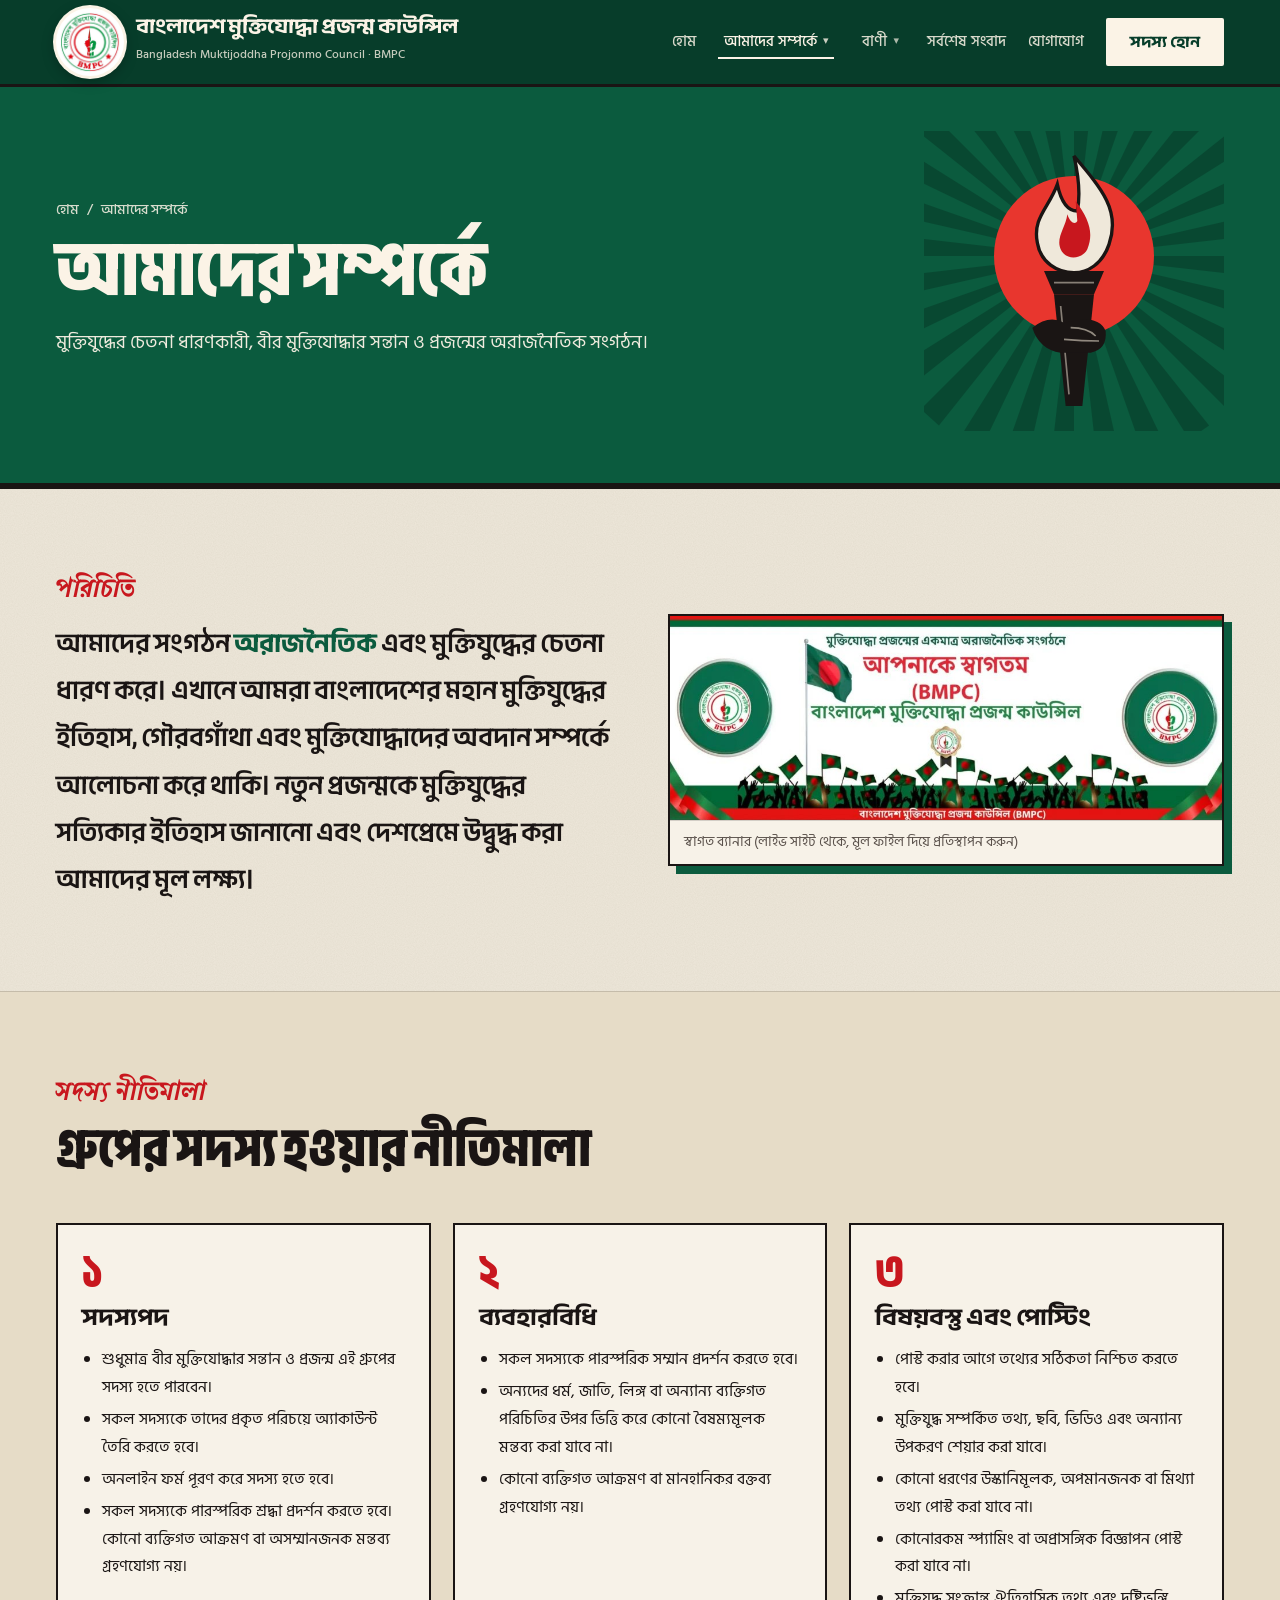
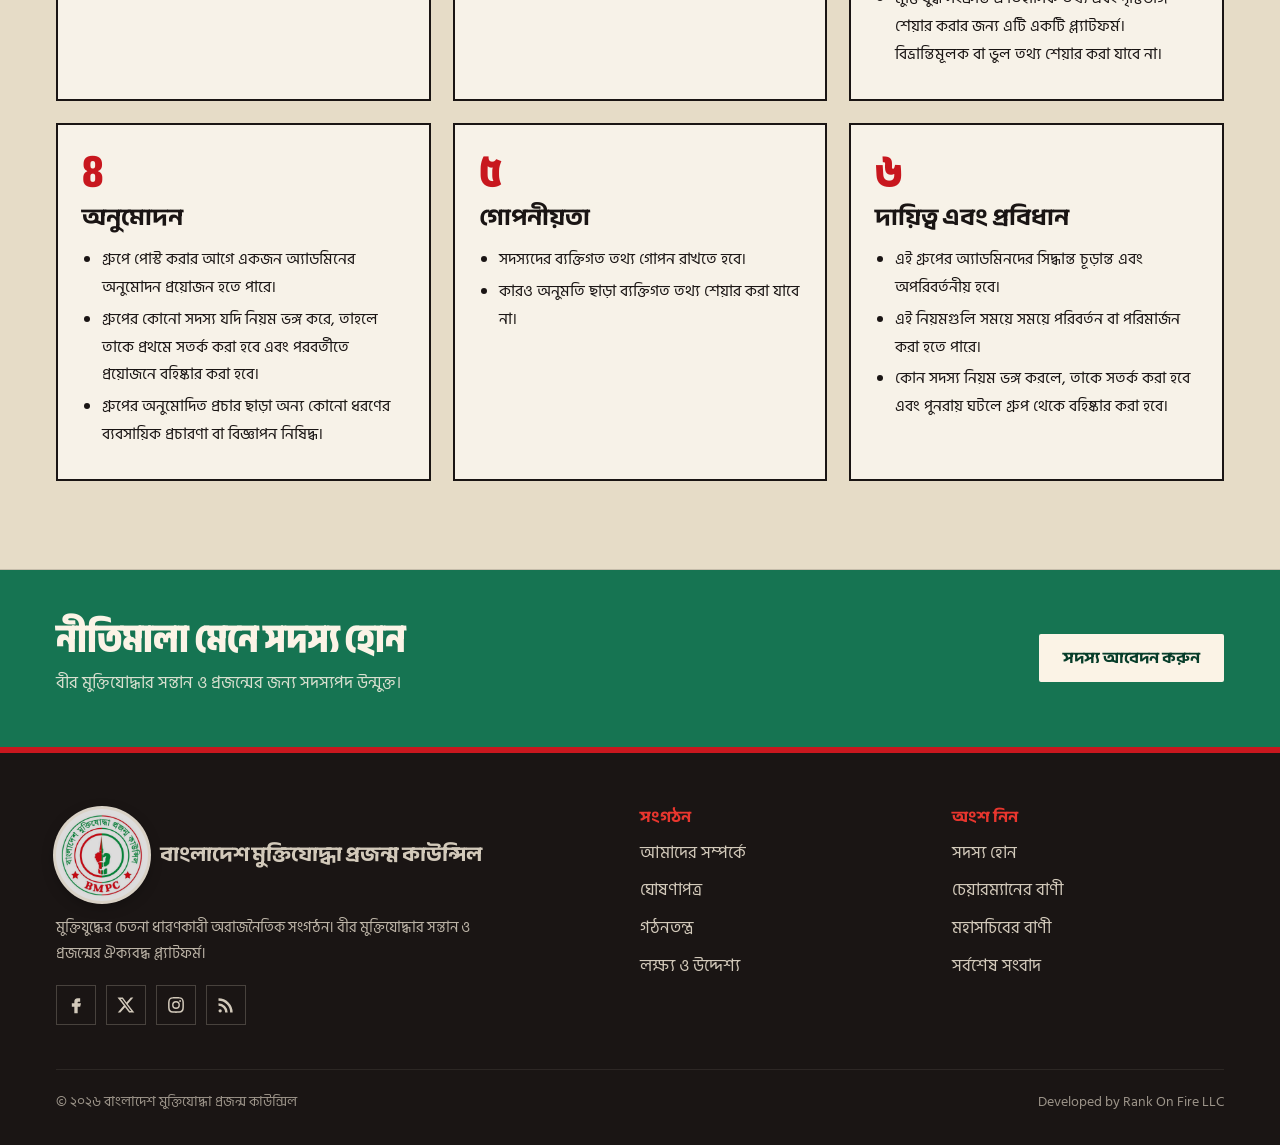
==== design/about.html @ f4dd1f1f "Header: full name with বাংলাদেশ, English name as subtitle Co-Authored-By: Claude Opus 5.5 <noreply@a" ====
<!doctype html><html lang="bn"><head><meta charset="utf-8"><meta name="viewport" content="width=device-width,initial-scale=1,viewport-fit=cover"><title>আমাদের সম্পর্কে ও সদস্য নীতিমালা | BMPC</title>
<meta name="claude:viewport-fit-sides" content="cover">
<meta name="description" content="বাংলাদেশ মুক্তিযোদ্ধা প্রজন্ম কাউন্সিলের পরিচিতি ও সদস্য হওয়ার নীতিমালা: সদস্যপদ, ব্যবহারবিধি, পোস্টিং, অনুমোদন ও গোপনীয়তার নিয়ম।">
<link rel="canonical" href="https://bmpc.bd/about/">
<meta name="theme-color" content="#073D2A">
<link rel="icon" href="img/icon-32.png" sizes="32x32" type="image/png">
<link rel="apple-touch-icon" href="img/icon-180.png">
<meta property="og:type" content="website">
<meta property="og:site_name" content="বাংলাদেশ মুক্তিযোদ্ধা প্রজন্ম কাউন্সিল">
<meta property="og:locale" content="bn_BD">
<meta property="og:title" content="আমাদের সম্পর্কে ও সদস্য নীতিমালা | BMPC">
<meta property="og:description" content="বাংলাদেশ মুক্তিযোদ্ধা প্রজন্ম কাউন্সিলের পরিচিতি ও সদস্য হওয়ার নীতিমালা: সদস্যপদ, ব্যবহারবিধি, পোস্টিং, অনুমোদন ও গোপনীয়তার নিয়ম।">
<meta property="og:url" content="https://jamilahmed16.github.io/bmpcbd/about.html">
<meta property="og:image" content="https://jamilahmed16.github.io/bmpcbd/img/welcome-banner.jpg">
<meta name="twitter:card" content="summary_large_image">
<script type="application/ld+json">{"@context": "https://schema.org", "@graph": [{"@type": "NGO", "@id": "https://bmpc.bd/#organization", "name": "বাংলাদেশ মুক্তিযোদ্ধা প্রজন্ম কাউন্সিল", "alternateName": ["BMPC", "Bangladesh Muktijoddha Projonmo Council"], "url": "https://bmpc.bd/", "logo": {"@type": "ImageObject", "url": "https://bmpc.bd/wp-content/uploads/bmpc-logo.png"}, "description": "মুক্তিযুদ্ধের চেতনা ধারণকারী বীর মুক্তিযোদ্ধার সন্তান ও প্রজন্মের অরাজনৈতিক সংগঠন।", "areaServed": {"@type": "Country", "name": "Bangladesh"}, "inLanguage": "bn-BD", "member": [{"@id": "https://bmpc.bd/#chairman"}, {"@id": "https://bmpc.bd/#secretary-general"}]}, {"@type": "WebSite", "@id": "https://bmpc.bd/#website", "url": "https://bmpc.bd/", "name": "বাংলাদেশ মুক্তিযোদ্ধা প্রজন্ম কাউন্সিল", "inLanguage": "bn-BD", "publisher": {"@id": "https://bmpc.bd/#organization"}, "potentialAction": {"@type": "SearchAction", "target": "https://bmpc.bd/?s={search_term_string}", "query-input": "required name=search_term_string"}}, {"@type": "AboutPage", "@id": "https://bmpc.bd/about/#webpage", "url": "https://bmpc.bd/about/", "name": "আমাদের সম্পর্কে ও সদস্য নীতিমালা | BMPC", "description": "বাংলাদেশ মুক্তিযোদ্ধা প্রজন্ম কাউন্সিলের পরিচিতি ও সদস্য হওয়ার নীতিমালা: সদস্যপদ, ব্যবহারবিধি, পোস্টিং, অনুমোদন ও গোপনীয়তার নিয়ম।", "inLanguage": "bn-BD", "isPartOf": {"@id": "https://bmpc.bd/#website"}, "about": {"@id": "https://bmpc.bd/#organization"}, "breadcrumb": {"@id": "https://bmpc.bd/about/#breadcrumb"}, "primaryImageOfPage": {"@type": "ImageObject", "url": "https://jamilahmed16.github.io/bmpcbd/img/welcome-banner.jpg"}}, {"@type": "BreadcrumbList", "@id": "https://bmpc.bd/about/#breadcrumb", "itemListElement": [{"@type": "ListItem", "position": 1, "name": "হোম", "item": "https://bmpc.bd/"}, {"@type": "ListItem", "position": 2, "name": "আমাদের সম্পর্কে", "item": "https://bmpc.bd/about/"}]}]}</script>
<link rel="preconnect" href="https://fonts.googleapis.com"><link rel="preconnect" href="https://fonts.gstatic.com" crossorigin><link rel="stylesheet" href="https://fonts.googleapis.com/css2?family=Anek+Bangla:wdth,wght@75..100,400..800&family=Galada&family=Hind+Siliguri:wght@400;500;600&display=swap"><link rel="stylesheet" href="site.css">
<style>
.phero .wrap{display:grid;gap:14px;padding-block:44px 52px}
.phero h1{font-size:clamp(40px,6vw,78px);font-weight:800;font-stretch:76%;line-height:1.05}
.phero .lede{font-size:19px;max-width:42em;opacity:.95}
.phero.with-art .wrap{grid-template-columns:minmax(0,1.4fr) minmax(0,.6fr);align-items:center}
.phero .art svg{display:block;width:100%;max-width:300px;margin-left:auto;height:auto}
@media (max-width:820px){.phero.with-art .wrap{grid-template-columns:1fr}.phero .art{display:none}}
.cta{background:#167452;color:#FBF3E6}
.cta .wrap{display:flex;flex-wrap:wrap;gap:24px;align-items:center;justify-content:space-between;padding-block:48px}
.cta h2{font-size:clamp(28px,3.4vw,40px);font-weight:800;font-stretch:80%}
.cta p{opacity:.85;margin-top:6px}
.meta{display:flex;flex-wrap:wrap;gap:8px 14px;align-items:center;font:500 14.5px/1.3 var(--f-body);color:var(--ink-soft)}
.chip-cat{font:700 13px/1 var(--f-body);background:var(--red);color:#fff;padding:7px 10px}
.note-draft{display:inline-flex;gap:10px;align-items:center;font:600 14px/1.4 var(--f-body);background:var(--paper-2);border:1px dashed var(--ink-soft);padding:10px 14px;color:var(--ink-soft)}

.intro .wrap{display:grid;grid-template-columns:minmax(0,1fr) minmax(0,1fr);gap:56px;align-items:center}
.intro p.big{font:600 clamp(21px,2.2vw,27px)/1.75 var(--f-display);font-stretch:92%}
.intro p.big strong{color:var(--green)}
.intro figure{margin:0;border:2px solid var(--ink);box-shadow:8px 8px 0 var(--green);background:#fff}
.intro figure img{display:block;width:100%;height:auto}
.intro figcaption{font-size:13.5px;color:var(--ink-soft);padding:10px 14px;border-top:1px solid var(--rule);background:var(--field)}
@media (max-width:880px){.intro .wrap{grid-template-columns:1fr;gap:32px}}
.rules{background:var(--paper-2);border-block:1px solid var(--rule)}
.rule-grid{display:grid;grid-template-columns:repeat(3,minmax(0,1fr));gap:22px}
.rule{background:var(--field);border:2px solid var(--ink);padding:24px 24px 26px;display:grid;gap:10px;align-content:start}
.rule .n{font:800 46px/1 var(--f-display);font-stretch:75%;color:var(--red)}
.rule h3{font-size:24px;font-weight:700}
.rule ul{margin:0;padding-left:20px;font-size:15.5px;line-height:1.8}
.rule li{margin:4px 0}
@media (max-width:980px){.rule-grid{grid-template-columns:repeat(2,minmax(0,1fr))}}
@media (max-width:620px){.rule-grid{grid-template-columns:1fr}}
</style>
</head><body><header class="top"><div class="wrap">
<a class="brand" href="index.html" aria-label="বাংলাদেশ মুক্তিযোদ্ধা প্রজন্ম কাউন্সিল, হোম"><img class="logo" src="img/logo.png" width="68" height="68" alt=""><span><b>বাংলাদেশ মুক্তিযোদ্ধা প্রজন্ম কাউন্সিল</b><small>Bangladesh Muktijoddha Projonmo Council · BMPC</small></span></a>
<nav class="nav" aria-label="প্রধান মেনু"><a href="index.html">হোম</a><div class="dd"><button type="button" class="dd-btn" aria-current="page" aria-haspopup="true">আমাদের সম্পর্কে<span aria-hidden="true">▾</span></button><div class="dd-menu"><a href="about.html">পরিচিতি ও নীতিমালা</a><a href="manifesto.html">ঘোষণাপত্র</a><a href="constitution.html">গঠনতন্ত্র</a><a href="objectives.html">লক্ষ্য ও উদ্দেশ্য</a></div></div><div class="dd"><button type="button" class="dd-btn" aria-haspopup="true">বাণী<span aria-hidden="true">▾</span></button><div class="dd-menu"><a href="chairman.html">চেয়ারম্যানের বাণী</a><a href="secretary.html">মহাসচিবের বাণী</a></div></div><a href="news.html">সর্বশেষ সংবাদ</a><a href="#footer">যোগাযোগ</a></nav>
<a class="btn btn-paper" href="join.html">সদস্য হোন</a>
<details class="menu"><summary>মেনু</summary><nav class="drop" aria-label="মোবাইল মেনু"><a href="index.html">হোম</a><span class="drop-h">আমাদের সম্পর্কে</span><a class="sub" href="about.html">পরিচিতি ও নীতিমালা</a><a class="sub" href="manifesto.html">ঘোষণাপত্র</a><a class="sub" href="constitution.html">গঠনতন্ত্র</a><a class="sub" href="objectives.html">লক্ষ্য ও উদ্দেশ্য</a><span class="drop-h">বাণী</span><a class="sub" href="chairman.html">চেয়ারম্যানের বাণী</a><a class="sub" href="secretary.html">মহাসচিবের বাণী</a><a href="news.html">সর্বশেষ সংবাদ</a><a href="#footer">যোগাযোগ</a><a href="join.html">সদস্য হোন</a></nav></details>
</div></header><main><section class="hero phero with-art"><div class="wrap"><div style="display:grid;gap:14px"><nav class="crumbs" aria-label="অবস্থান"><a href="index.html">হোম</a><span aria-hidden="true">/</span><span>আমাদের সম্পর্কে</span></nav><h1>আমাদের সম্পর্কে</h1><p class="lede">মুক্তিযুদ্ধের চেতনা ধারণকারী, বীর মুক্তিযোদ্ধার সন্তান ও প্রজন্মের অরাজনৈতিক সংগঠন।</p></div><div class="art poster"><svg viewBox="0 0 360 360" role="img" aria-label="মুক্তিযুদ্ধের চেতনার মশাল"><g fill="var(--burst)" opacity="0.6"><path d="M180 150 L440.0 150.0 L438.4 179.1Z"/><path d="M180 150 L433.5 207.9 L425.4 235.9Z"/><path d="M180 150 L414.3 262.8 L400.1 288.3Z"/><path d="M180 150 L383.3 312.1 L363.8 333.8Z"/><path d="M180 150 L342.1 353.3 L318.3 370.1Z"/><path d="M180 150 L292.8 384.3 L265.9 395.4Z"/><path d="M180 150 L237.9 403.5 L209.1 408.4Z"/><path d="M180 150 L180.0 410.0 L150.9 408.4Z"/><path d="M180 150 L122.1 403.5 L94.1 395.4Z"/><path d="M180 150 L67.2 384.3 L41.7 370.1Z"/><path d="M180 150 L17.9 353.3 L-3.8 333.8Z"/><path d="M180 150 L-23.3 312.1 L-40.1 288.3Z"/><path d="M180 150 L-54.3 262.8 L-65.4 235.9Z"/><path d="M180 150 L-73.5 207.9 L-78.4 179.1Z"/><path d="M180 150 L-80.0 150.0 L-78.4 120.9Z"/><path d="M180 150 L-73.5 92.1 L-65.4 64.1Z"/><path d="M180 150 L-54.3 37.2 L-40.1 11.7Z"/><path d="M180 150 L-23.3 -12.1 L-3.8 -33.8Z"/><path d="M180 150 L17.9 -53.3 L41.7 -70.1Z"/><path d="M180 150 L67.2 -84.3 L94.1 -95.4Z"/><path d="M180 150 L122.1 -103.5 L150.9 -108.4Z"/><path d="M180 150 L180.0 -110.0 L209.1 -108.4Z"/><path d="M180 150 L237.9 -103.5 L265.9 -95.4Z"/><path d="M180 150 L292.8 -84.3 L318.3 -70.1Z"/><path d="M180 150 L342.1 -53.3 L363.8 -33.8Z"/><path d="M180 150 L383.3 -12.1 L400.1 11.7Z"/><path d="M180 150 L414.3 37.2 L425.4 64.1Z"/><path d="M180 150 L433.5 92.1 L438.4 120.9Z"/></g><circle cx="180" cy="150" r="96" fill="var(--sun)"/><path d="M180 30 C214 70 236 96 222 136 C214 160 196 170 180 170 C160 170 140 158 136 134 C130 104 150 92 160 64 C166 92 176 96 184 96 C188 76 186 56 180 30Z" fill="var(--paper)" stroke="var(--ink)" stroke-width="4"/><path d="M182 84 C198 106 204 122 196 142 C190 154 170 156 164 142 C158 128 170 116 172 100 C176 112 182 112 184 108Z" fill="var(--red)"/><path d="M144 168 L216 168 L204 196 L156 196Z" fill="var(--ink)"/><path d="M156 196 L204 196 L190 330 L170 330Z" fill="var(--ink)"/><g stroke="var(--carve)" stroke-width="2" opacity=".5"><line x1="164" y1="210" x2="174" y2="316"/><line x1="156" y1="182" x2="204" y2="182"/></g><path d="M130 236 Q150 220 168 230 L192 226 Q212 226 218 240 Q220 262 200 266 L164 266 Q138 262 130 236Z" fill="var(--ink)"/><g stroke="var(--carve)" stroke-width="2" fill="none" opacity=".55"><path d="M176 236 Q196 236 206 246"/><path d="M168 250 Q190 252 210 252"/></g></svg></div></div></section>
<section class="intro"><div class="wrap">
 <div><span class="script">পরিচিতি</span><p class="big" style="margin-top:12px">আমাদের সংগঠন <strong>অরাজনৈতিক</strong> এবং মুক্তিযুদ্ধের চেতনা ধারণ করে। এখানে আমরা বাংলাদেশের মহান মুক্তিযুদ্ধের ইতিহাস, গৌরবগাঁথা এবং মুক্তিযোদ্ধাদের অবদান সম্পর্কে আলোচনা করে থাকি। নতুন প্রজন্মকে মুক্তিযুদ্ধের সত্যিকার ইতিহাস জানানো এবং দেশপ্রেমে উদ্বুদ্ধ করা আমাদের মূল লক্ষ্য।</p></div>
 <figure><img src="img/welcome-banner.jpg" alt="বাংলাদেশ মুক্তিযোদ্ধা প্রজন্ম কাউন্সিল (BMPC): মুক্তিযোদ্ধা প্রজন্মের একমাত্র অরাজনৈতিক সংগঠনে আপনাকে স্বাগতম" width="960" height="354" loading="lazy"><figcaption>স্বাগত ব্যানার (লাইভ সাইট থেকে, মূল ফাইল দিয়ে প্রতিস্থাপন করুন)</figcaption></figure>
</div></section>
<section class="rules" id="policy"><div class="wrap">
 <div class="sec-head"><span class="script">সদস্য নীতিমালা</span><h2>গ্রুপের সদস্য হওয়ার নীতিমালা</h2></div>
 <div class="rule-grid"><article class="rule"><span class="n">১</span><h3>সদস্যপদ</h3><ul><li>শুধুমাত্র বীর মুক্তিযোদ্ধার সন্তান ও প্রজন্ম এই গ্রুপের সদস্য হতে পারবেন।</li><li>সকল সদস্যকে তাদের প্রকৃত পরিচয়ে অ্যাকাউন্ট তৈরি করতে হবে।</li><li>অনলাইন ফর্ম পূরণ করে সদস্য হতে হবে।</li><li>সকল সদস্যকে পারস্পরিক শ্রদ্ধা প্রদর্শন করতে হবে। কোনো ব্যক্তিগত আক্রমণ বা অসম্মানজনক মন্তব্য গ্রহণযোগ্য নয়।</li></ul></article><article class="rule"><span class="n">২</span><h3>ব্যবহারবিধি</h3><ul><li>সকল সদস্যকে পারস্পরিক সম্মান প্রদর্শন করতে হবে।</li><li>অন্যদের ধর্ম, জাতি, লিঙ্গ বা অন্যান্য ব্যক্তিগত পরিচিতির উপর ভিত্তি করে কোনো বৈষম্যমূলক মন্তব্য করা যাবে না।</li><li>কোনো ব্যক্তিগত আক্রমণ বা মানহানিকর বক্তব্য গ্রহণযোগ্য নয়।</li></ul></article><article class="rule"><span class="n">৩</span><h3>বিষয়বস্তু এবং পোস্টিং</h3><ul><li>পোস্ট করার আগে তথ্যের সঠিকতা নিশ্চিত করতে হবে।</li><li>মুক্তিযুদ্ধ সম্পর্কিত তথ্য, ছবি, ভিডিও এবং অন্যান্য উপকরণ শেয়ার করা যাবে।</li><li>কোনো ধরণের উস্কানিমূলক, অপমানজনক বা মিথ্যা তথ্য পোস্ট করা যাবে না।</li><li>কোনোরকম স্প্যামিং বা অপ্রাসঙ্গিক বিজ্ঞাপন পোস্ট করা যাবে না।</li><li>মুক্তিযুদ্ধ সংক্রান্ত ঐতিহাসিক তথ্য এবং দৃষ্টিভঙ্গি শেয়ার করার জন্য এটি একটি প্ল্যাটফর্ম। বিভ্রান্তিমূলক বা ভুল তথ্য শেয়ার করা যাবে না।</li></ul></article><article class="rule"><span class="n">৪</span><h3>অনুমোদন</h3><ul><li>গ্রুপে পোস্ট করার আগে একজন অ্যাডমিনের অনুমোদন প্রয়োজন হতে পারে।</li><li>গ্রুপের কোনো সদস্য যদি নিয়ম ভঙ্গ করে, তাহলে তাকে প্রথমে সতর্ক করা হবে এবং পরবর্তীতে প্রয়োজনে বহিষ্কার করা হবে।</li><li>গ্রুপের অনুমোদিত প্রচার ছাড়া অন্য কোনো ধরণের ব্যবসায়িক প্রচারণা বা বিজ্ঞাপন নিষিদ্ধ।</li></ul></article><article class="rule"><span class="n">৫</span><h3>গোপনীয়তা</h3><ul><li>সদস্যদের ব্যক্তিগত তথ্য গোপন রাখতে হবে।</li><li>কারও অনুমতি ছাড়া ব্যক্তিগত তথ্য শেয়ার করা যাবে না।</li></ul></article><article class="rule"><span class="n">৬</span><h3>দায়িত্ব এবং প্রবিধান</h3><ul><li>এই গ্রুপের অ্যাডমিনদের সিদ্ধান্ত চূড়ান্ত এবং অপরিবর্তনীয় হবে।</li><li>এই নিয়মগুলি সময়ে সময়ে পরিবর্তন বা পরিমার্জন করা হতে পারে।</li><li>কোন সদস্য নিয়ম ভঙ্গ করলে, তাকে সতর্ক করা হবে এবং পুনরায় ঘটলে গ্রুপ থেকে বহিষ্কার করা হবে।</li></ul></article></div>
</div></section><section class="cta" style="padding-block:0"><div class="wrap"><div><h2>নীতিমালা মেনে সদস্য হোন</h2><p>বীর মুক্তিযোদ্ধার সন্তান ও প্রজন্মের জন্য সদস্যপদ উন্মুক্ত।</p></div><a class="btn btn-paper" href="join.html">সদস্য আবেদন করুন</a></div></section></main><footer id="footer"><div class="wrap"><div class="cols">
<div><a class="brand" href="index.html"><img class="logo" src="img/logo.png" width="68" height="68" alt=""><span><b>বাংলাদেশ মুক্তিযোদ্ধা প্রজন্ম কাউন্সিল</b></span></a>
<p class="about-f">মুক্তিযুদ্ধের চেতনা ধারণকারী অরাজনৈতিক সংগঠন। বীর মুক্তিযোদ্ধার সন্তান ও প্রজন্মের ঐক্যবদ্ধ প্ল্যাটফর্ম।</p><div class="social" aria-label="সামাজিক যোগাযোগ"><a href="#" aria-label="Facebook"><svg viewBox="0 0 24 24" width="20" height="20"><path fill="currentColor" d="M14 8h3V4h-3c-2.8 0-4 1.7-4 4.2V10H7v4h3v8h4v-8h3l1-4h-4V8.6c0-.4.3-.6.6-.6z"/></svg></a><a href="#" aria-label="X"><svg viewBox="0 0 24 24" width="20" height="20"><path fill="currentColor" d="M17.7 3h3.1l-6.8 7.8L22 21h-6.3l-4.9-6.4L5.2 21H2.1l7.3-8.3L1.8 3h6.4l4.4 5.9zm-1.1 16.2h1.7L7.5 4.7H5.7z"/></svg></a><a href="#" aria-label="Instagram"><svg viewBox="0 0 24 24" width="20" height="20"><path fill="currentColor" d="M12 7.3A4.7 4.7 0 1 0 12 16.7 4.7 4.7 0 0 0 12 7.3zm0 7.7a3 3 0 1 1 0-6 3 3 0 0 1 0 6zm4.9-8.9a1.1 1.1 0 1 1 0 2.2 1.1 1.1 0 0 1 0-2.2zM12 2.5c-2.6 0-2.9 0-3.9.1C4.6 2.7 2.7 4.6 2.6 8.1c-.1 1-.1 1.3-.1 3.9s0 2.9.1 3.9c.1 3.5 2 5.4 5.5 5.5 1 .1 1.3.1 3.9.1s2.9 0 3.9-.1c3.5-.1 5.4-2 5.5-5.5.1-1 .1-1.3.1-3.9s0-2.9-.1-3.9c-.1-3.5-2-5.4-5.5-5.5-1-.1-1.3-.1-3.9-.1zm0 1.7c2.5 0 2.8 0 3.8.1 2.5.1 3.7 1.3 3.8 3.8.1 1 .1 1.3.1 3.8s0 2.8-.1 3.8c-.1 2.5-1.3 3.7-3.8 3.8-1 .1-1.3.1-3.8.1s-2.8 0-3.8-.1c-2.5-.1-3.7-1.3-3.8-3.8-.1-1-.1-1.3-.1-3.8s0-2.8.1-3.8C4.5 5.6 5.7 4.4 8.2 4.3c1-.1 1.3-.1 3.8-.1z"/></svg></a><a href="news.html" aria-label="সংবাদ (RSS)"><svg viewBox="0 0 24 24" width="20" height="20"><path fill="currentColor" d="M5 17a2 2 0 1 1 0 4 2 2 0 0 1 0-4zM3 10v3a8 8 0 0 1 8 8h3A11 11 0 0 0 3 10zm0-6v3a14 14 0 0 1 14 14h3A17 17 0 0 0 3 4z"/></svg></a></div></div>
<div><h4>সংগঠন</h4><ul><li><a href="about.html">আমাদের সম্পর্কে</a></li><li><a href="manifesto.html">ঘোষণাপত্র</a></li><li><a href="constitution.html">গঠনতন্ত্র</a></li><li><a href="objectives.html">লক্ষ্য ও উদ্দেশ্য</a></li></ul></div>
<div><h4>অংশ নিন</h4><ul><li><a href="join.html">সদস্য হোন</a></li><li><a href="chairman.html">চেয়ারম্যানের বাণী</a></li><li><a href="secretary.html">মহাসচিবের বাণী</a></li><li><a href="news.html">সর্বশেষ সংবাদ</a></li></ul></div>
</div><div class="legal"><span>© ২০২৬ বাংলাদেশ মুক্তিযোদ্ধা প্রজন্ম কাউন্সিল</span><span>Developed by Rank On Fire LLC</span></div></div></footer></body></html>
---- design/site.css ----
/* BMPC design system — 1971 resistance poster: two inks (flag red dominant, green second) on newsprint */
:root{
  --paper:#EFE8DA; --paper-2:#E6DCC7; --ink:#1A1514; --ink-soft:#5B524C;
  --red:#C8171E; --red-deep:#8F0F14; --sun:#E8362E; --crowd-2:#6B0B10;
  --green:#0B5B3E; --green-deep:#073D2A; --green-mid:#167452;
  --on-red:#FBF3E6; --carve:#F3E9D8; --band:#C8171E;
  --rule:rgba(26,21,20,.16); --field:#F7F2E8;
  --f-display:"Anek Bangla","Noto Sans Bengali","Hind Siliguri",sans-serif;
  --f-script:"Galada","Anek Bangla",cursive;
  --f-body:"Hind Siliguri","Noto Sans Bengali",system-ui,sans-serif;
}
@media (prefers-color-scheme:dark){:root:not([data-theme="light"]){
  --paper:#17100E;--paper-2:#21160F;--ink:#F1E9DB;--ink-soft:#B9AEA2;--field:#1E1512;
  --green:#127A54;--green-deep:#0A2E20;--green-mid:#1C8C63;--rule:rgba(241,233,219,.16);color-scheme:dark}}
:root[data-theme="dark"]{
  --paper:#17100E;--paper-2:#21160F;--ink:#F1E9DB;--ink-soft:#B9AEA2;--field:#1E1512;
  --green:#127A54;--green-deep:#0A2E20;--green-mid:#1C8C63;--rule:rgba(241,233,219,.16);color-scheme:dark}
/* poster areas keep print-ink colours in both themes */
.poster{--burst:#073D2A;--crowd-1:#073D2A;--crowd-2:#03241A;--cut:#0B5B3E;--field-1:#167452;--ink:#1A1514;--paper:#EFE8DA;--carve:#F3E9D8}

*{box-sizing:border-box}
html{scroll-behavior:smooth}
body{margin:0;background:var(--paper);color:var(--ink);font:400 17px/1.75 var(--f-body);
  background-image:url("data:image/svg+xml,%3Csvg xmlns='http://www.w3.org/2000/svg' width='160' height='160'%3E%3Cfilter id='n'%3E%3CfeTurbulence type='fractalNoise' baseFrequency='.9' numOctaves='2' stitchTiles='stitch'/%3E%3CfeColorMatrix values='0 0 0 0 0 0 0 0 0 0 0 0 0 0 0 0 0 0 .05 0'/%3E%3C/filter%3E%3Crect width='100%25' height='100%25' filter='url(%23n)'/%3E%3C/svg%3E")}
.wrap{max-width:1200px;margin:0 auto;padding-left:max(16px,env(safe-area-inset-left,0px));padding-right:max(16px,env(safe-area-inset-right,0px))}
a{color:inherit}
:focus-visible{outline:3px solid var(--sun);outline-offset:3px}
h1,h2,h3,h4{font-family:var(--f-display);line-height:1.12;text-wrap:balance;margin:0}
p{margin:0}
img,svg{max-width:100%}
[hidden]{display:none!important}
.script{font-family:var(--f-script);font-size:26px;line-height:1.1;color:var(--red)}
section{padding-block:88px}
.sec-head{display:grid;gap:10px;margin-bottom:44px;max-width:780px}
.sec-head h2{font-size:clamp(32px,4.4vw,54px);font-weight:800;font-stretch:80%}

/* header */
body::before{content:"";position:fixed;inset:0 0 auto;height:env(safe-area-inset-top,0px);z-index:20;background:var(--green-deep)}
.top{position:sticky;top:env(safe-area-inset-top,0px);z-index:19;background:var(--green-deep);color:var(--on-red);border-bottom:3px solid var(--ink)}
.top .wrap{display:flex;align-items:center;gap:22px;padding-block:11px}
.brand{display:flex;align-items:center;gap:12px;text-decoration:none;margin-right:auto;min-width:0}
.brand svg,.brand .logo{flex:none}
.brand .logo{width:68px;height:68px;border-radius:50%;background:#fff;padding:3px;box-shadow:0 0 0 3px #FBF3E6,0 4px 14px rgba(0,0,0,.35)}
.top .wrap{padding-block:8px}
footer .brand .logo{width:92px;height:92px}
@media (max-width:540px){.brand .logo{width:54px;height:54px;padding:2px}}
.brand b{font:700 21px/1.15 var(--f-display);display:block}
.brand small{font:500 12px/1.2 var(--f-body);opacity:.78}
.nav{display:flex;gap:22px;font:500 15px/1 var(--f-body)}
.nav{align-items:center}
.nav>a,.dd-btn{text-decoration:none;opacity:.86;padding-block:8px;border-bottom:2px solid transparent;font:inherit;color:inherit;background:none;border-top:0;border-left:0;border-right:0;cursor:pointer;display:inline-flex;gap:6px;align-items:center}
.nav>a:hover,.nav>a[aria-current="page"],.dd-btn:hover,.dd-btn[aria-current="page"],.dd:focus-within .dd-btn{opacity:1;border-bottom-color:var(--on-red)}
.dd-btn span{font-size:11px;opacity:.8}
.dd{position:relative}
.dd-menu{position:absolute;top:100%;left:-14px;min-width:220px;background:var(--green-deep);border:2px solid #1A1514;box-shadow:6px 6px 0 #1A1514;padding:8px 0;display:none;z-index:30}
.dd:hover .dd-menu,.dd:focus-within .dd-menu{display:grid}
.dd-menu a{padding:10px 16px;text-decoration:none;white-space:nowrap}
.dd-menu a:hover,.dd-menu a:focus-visible{background:rgba(251,243,230,.12)}
.btn{display:inline-flex;align-items:center;justify-content:center;gap:8px;font:700 16px/1 var(--f-display);text-decoration:none;
  padding:14px 22px;border:2px solid currentColor;border-radius:2px;white-space:nowrap;cursor:pointer;background:none;color:inherit}
.btn-paper{background:var(--on-red);border-color:var(--on-red);color:var(--green-deep)}
.btn-paper:hover{background:transparent;color:var(--on-red)}
.btn-red{background:var(--red);border-color:var(--red);color:#fff}
.btn-red:hover{background:var(--red-deep);border-color:var(--red-deep)}
.btn-green{background:var(--green);border-color:var(--green);color:#fff}
.btn-green:hover{background:var(--green-deep);border-color:var(--green-deep)}
.btn-ghost:hover{background:var(--on-red);color:var(--green-deep)}
.menu{display:none;position:static}
.menu summary{list-style:none;cursor:pointer;padding:9px 12px;border:1.5px solid rgba(251,243,230,.5);font:600 15px/1 var(--f-body)}
.menu summary::-webkit-details-marker{display:none}
.drop{position:absolute;left:0;right:0;top:100%;background:var(--green-deep);border-bottom:3px solid var(--ink);display:grid;gap:2px;
  padding:6px max(16px,env(safe-area-inset-right,0px)) 18px max(16px,env(safe-area-inset-left,0px))}
.drop a{padding:12px 0;border-bottom:1px solid rgba(251,243,230,.15);text-decoration:none}
.drop a.sub{padding-left:16px}
.drop-h{font:600 12.5px/1 var(--f-body);letter-spacing:.06em;opacity:.6;padding:14px 0 4px}
@media (max-width:1060px){.nav{display:none}.menu{display:block}}
.drop{max-height:calc(100vh - 80px);overflow:auto}
@media (max-width:540px){.top .btn{display:none}.brand small{display:none}.brand b{font-size:16px;line-height:1.25}}
@media (min-width:1061px) and (max-width:1240px){.brand b{font-size:18px}.brand small{display:none}}

/* poster hero, shared */
.hero{background:#0B5B3E;color:var(--on-red);border-bottom:6px solid var(--ink);overflow:hidden;padding-block:0;position:relative}
.eyebrow{display:inline-flex;gap:10px;align-items:center;font:600 14px/1 var(--f-body);letter-spacing:.06em}
.eyebrow::before{content:"";width:30px;height:3px;background:var(--on-red)}
.crumbs{font:500 14px/1 var(--f-body);opacity:.85;display:flex;gap:8px}
.crumbs a{text-decoration:none}.crumbs a:hover{text-decoration:underline}

/* ink ribbon */
.ribbon{background:#1A1514;color:#F3E9D8}
.ribbon .wrap{display:grid;grid-template-columns:repeat(4,minmax(0,1fr));padding-block:22px}
.ribbon div{padding:6px 20px;border-left:1px solid rgba(243,233,216,.2)}
.ribbon div:first-child{border-left:0;padding-left:0}
.ribbon b{display:block;font:800 30px/1.1 var(--f-display);font-stretch:80%}
.ribbon b.r{color:var(--sun)}
.ribbon span{font-size:14px;opacity:.75}
@media (max-width:760px){.ribbon .wrap{grid-template-columns:repeat(2,minmax(0,1fr));row-gap:16px}.ribbon div:nth-child(3){border-left:0;padding-left:0}}

/* footer */
footer{background:#1A1514;color:#F3E9D8;padding-block:56px 30px;border-top:6px solid var(--red)}
footer .cols{display:grid;grid-template-columns:minmax(0,2fr) repeat(2,minmax(0,1fr));gap:40px}
footer h4{font:700 16px/1 var(--f-display);margin:0 0 14px;color:var(--sun)}
footer ul{list-style:none;margin:0;padding:0;display:grid;gap:8px}
footer a{text-decoration:none;opacity:.85}footer a:hover{opacity:1;text-decoration:underline}
footer .about-f{font-size:15px;opacity:.75;max-width:30em;margin-top:14px}
footer .social{display:flex;gap:10px;margin-top:18px}
footer .social a{width:40px;height:40px;display:grid;place-items:center;border:1px solid rgba(243,233,216,.25);opacity:.85}
footer .social a:hover{background:#0B5B3E;opacity:1;text-decoration:none}
footer .legal{margin-top:44px;padding-top:20px;border-top:1px solid rgba(243,233,216,.14);font-size:14px;opacity:.6;display:flex;flex-wrap:wrap;gap:8px 24px;justify-content:space-between}
@media (max-width:760px){footer .cols{grid-template-columns:1fr 1fr}footer .cols>div:first-child{grid-column:1/-1}}

@media (prefers-reduced-motion:no-preference){
  .sunrise{animation:rise 1.8s cubic-bezier(.2,.7,.2,1) both;transform-box:fill-box;transform-origin:center}
  @keyframes rise{from{transform:translateY(36px)}to{transform:none}}
}
@media (prefers-reduced-motion:reduce){html{scroll-behavior:auto}}

/* large screens: wider grid and slightly larger type */
@media (min-width:1600px){.wrap{max-width:1360px}body{font-size:18px}}
@media (min-width:2200px){.wrap{max-width:1560px}body{font-size:19px}}
/* tap targets on touch screens */
@media (pointer:coarse){.footer a,footer li a{display:inline-block;padding-block:6px}.crumbs a{padding-block:6px}}
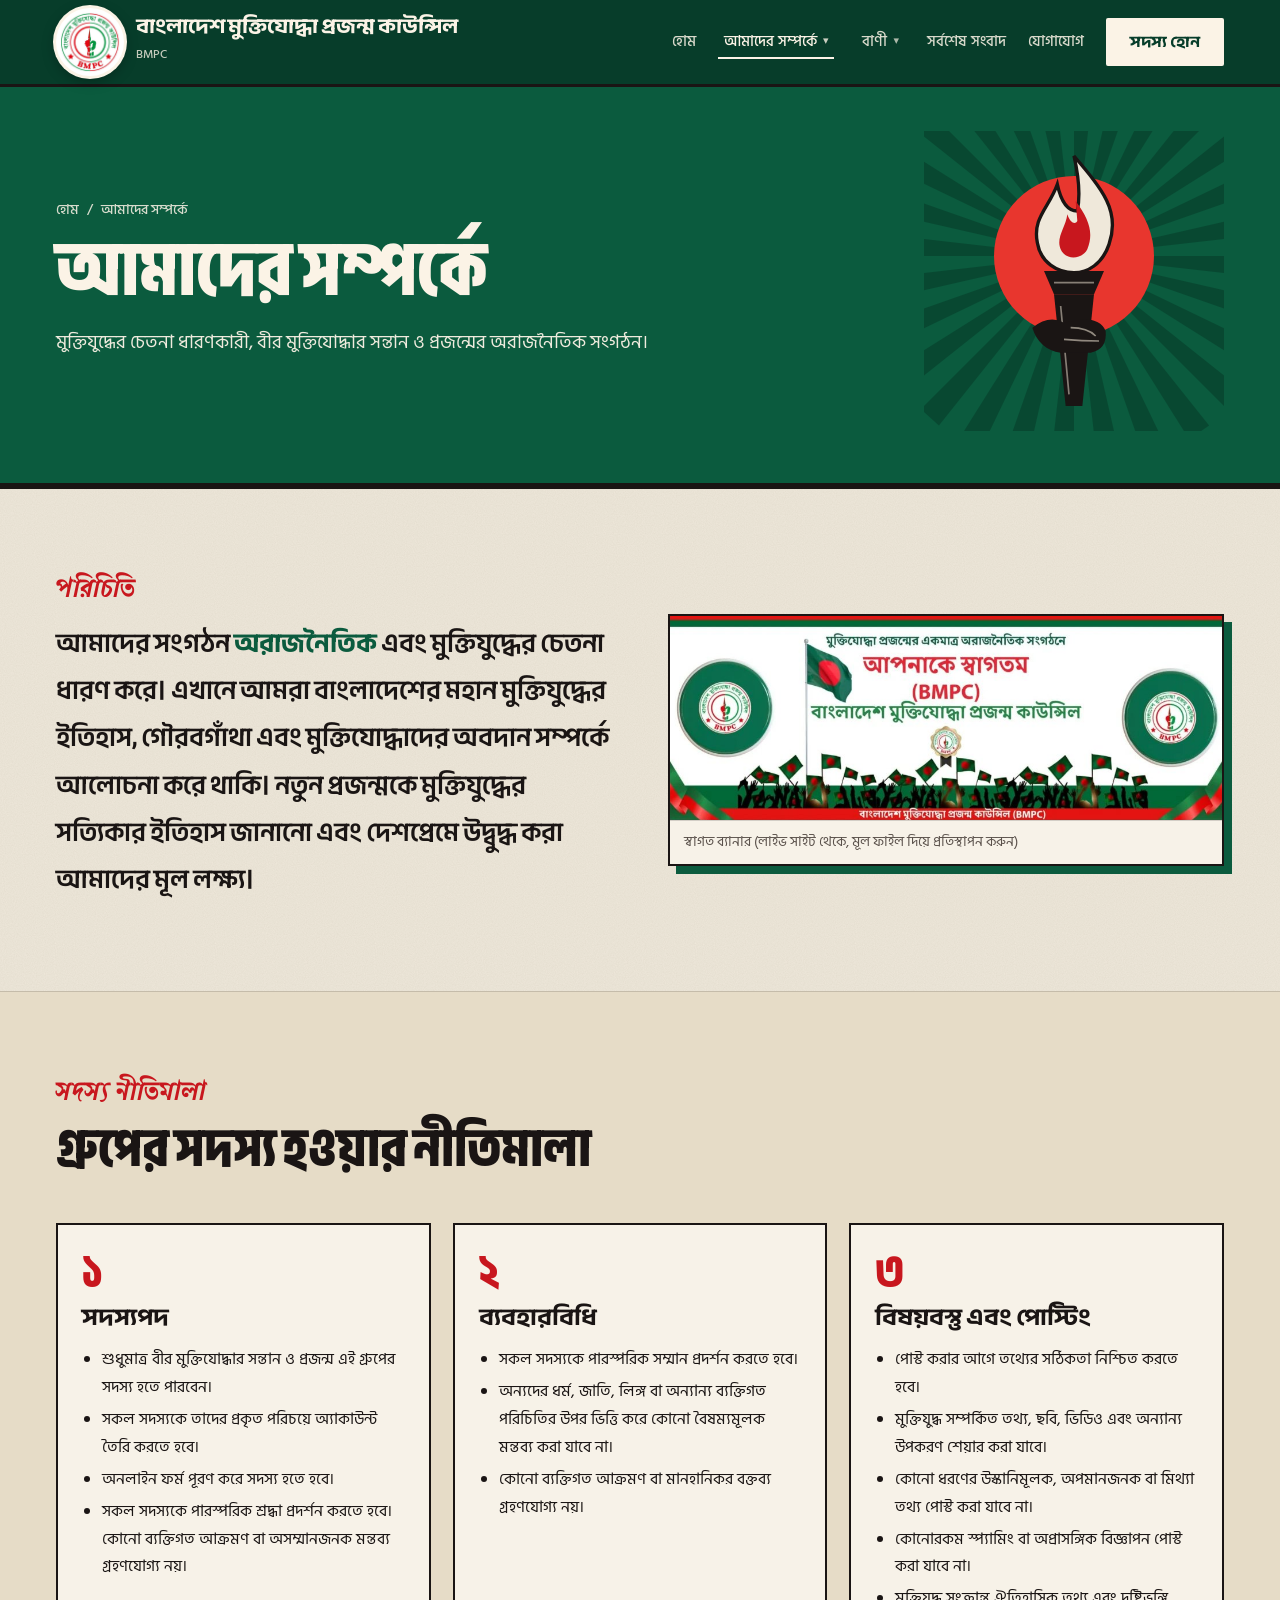
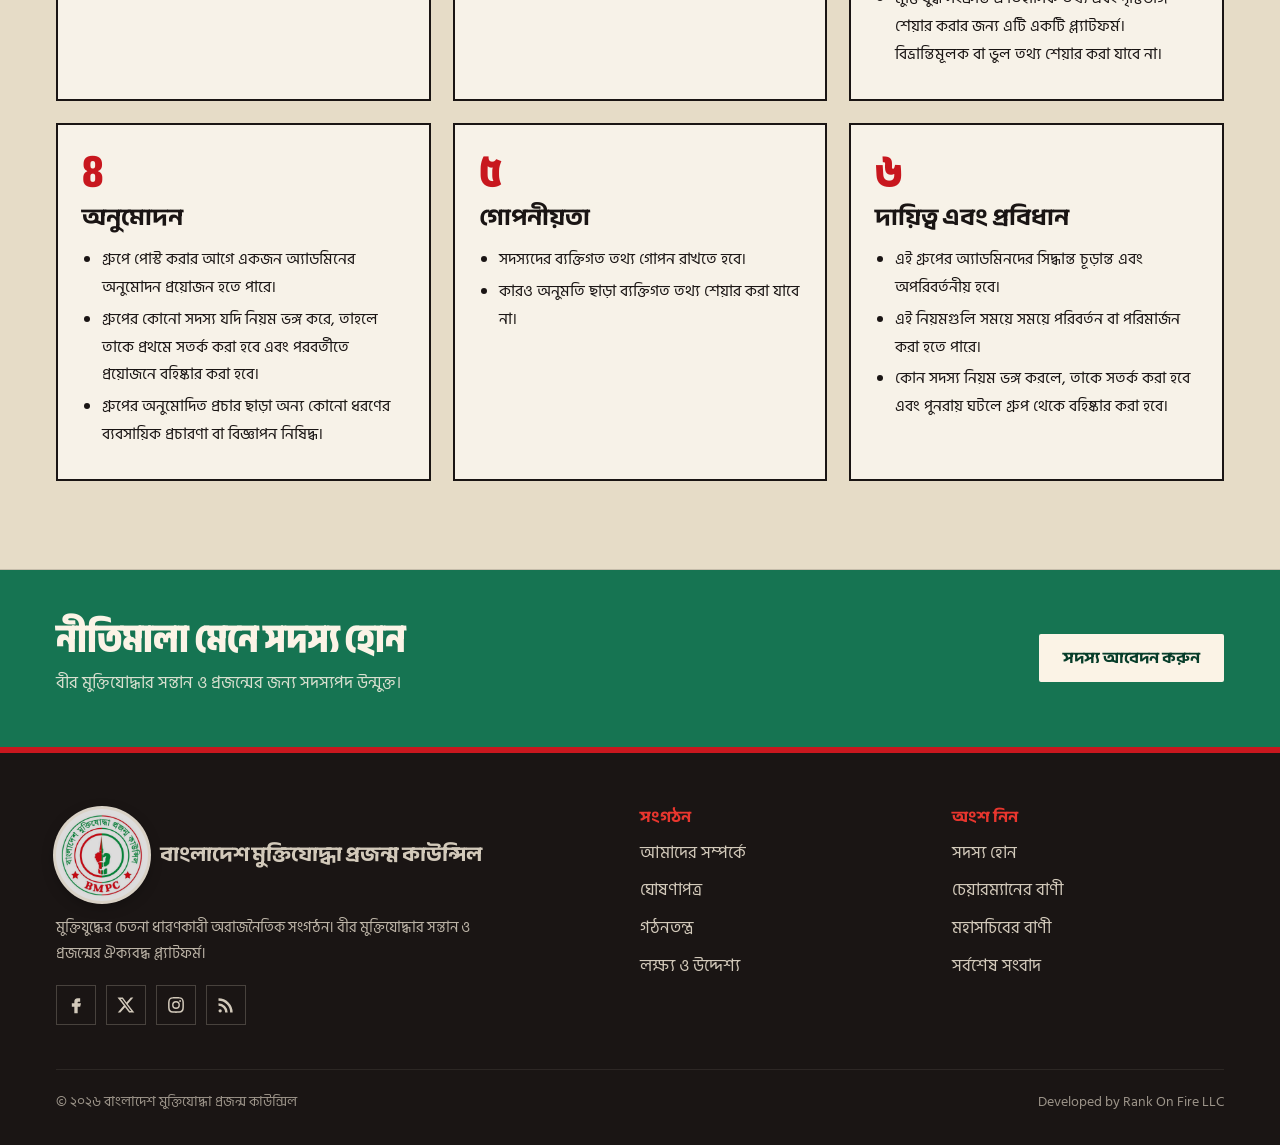
==== commit 2e59330b: "Header subtitle: BMPC only Co-Authored-By: Claude Opus 5.5 <noreply@anthropic.com> Claude-Session: h" ====
--- a/design/about.html
+++ b/design/about.html
@@ -48,7 +48,7 @@
 @media (max-width:620px){.rule-grid{grid-template-columns:1fr}}
 </style>
 </head><body><header class="top"><div class="wrap">
-<a class="brand" href="index.html" aria-label="বাংলাদেশ মুক্তিযোদ্ধা প্রজন্ম কাউন্সিল, হোম"><img class="logo" src="img/logo.png" width="68" height="68" alt=""><span><b>বাংলাদেশ মুক্তিযোদ্ধা প্রজন্ম কাউন্সিল</b><small>Bangladesh Muktijoddha Projonmo Council · BMPC</small></span></a>
+<a class="brand" href="index.html" aria-label="বাংলাদেশ মুক্তিযোদ্ধা প্রজন্ম কাউন্সিল, হোম"><img class="logo" src="img/logo.png" width="68" height="68" alt=""><span><b>বাংলাদেশ মুক্তিযোদ্ধা প্রজন্ম কাউন্সিল</b><small>BMPC</small></span></a>
 <nav class="nav" aria-label="প্রধান মেনু"><a href="index.html">হোম</a><div class="dd"><button type="button" class="dd-btn" aria-current="page" aria-haspopup="true">আমাদের সম্পর্কে<span aria-hidden="true">▾</span></button><div class="dd-menu"><a href="about.html">পরিচিতি ও নীতিমালা</a><a href="manifesto.html">ঘোষণাপত্র</a><a href="constitution.html">গঠনতন্ত্র</a><a href="objectives.html">লক্ষ্য ও উদ্দেশ্য</a></div></div><div class="dd"><button type="button" class="dd-btn" aria-haspopup="true">বাণী<span aria-hidden="true">▾</span></button><div class="dd-menu"><a href="chairman.html">চেয়ারম্যানের বাণী</a><a href="secretary.html">মহাসচিবের বাণী</a></div></div><a href="news.html">সর্বশেষ সংবাদ</a><a href="#footer">যোগাযোগ</a></nav>
 <a class="btn btn-paper" href="join.html">সদস্য হোন</a>
 <details class="menu"><summary>মেনু</summary><nav class="drop" aria-label="মোবাইল মেনু"><a href="index.html">হোম</a><span class="drop-h">আমাদের সম্পর্কে</span><a class="sub" href="about.html">পরিচিতি ও নীতিমালা</a><a class="sub" href="manifesto.html">ঘোষণাপত্র</a><a class="sub" href="constitution.html">গঠনতন্ত্র</a><a class="sub" href="objectives.html">লক্ষ্য ও উদ্দেশ্য</a><span class="drop-h">বাণী</span><a class="sub" href="chairman.html">চেয়ারম্যানের বাণী</a><a class="sub" href="secretary.html">মহাসচিবের বাণী</a><a href="news.html">সর্বশেষ সংবাদ</a><a href="#footer">যোগাযোগ</a><a href="join.html">সদস্য হোন</a></nav></details>
--- a/design/site.css
+++ b/design/site.css
@@ -76,7 +76,7 @@
 @media (max-width:1060px){.nav{display:none}.menu{display:block}}
 .drop{max-height:calc(100vh - 80px);overflow:auto}
 @media (max-width:540px){.top .btn{display:none}.brand small{display:none}.brand b{font-size:16px;line-height:1.25}}
-@media (min-width:1061px) and (max-width:1240px){.brand b{font-size:18px}.brand small{display:none}}
+@media (min-width:1061px) and (max-width:1240px){.brand b{font-size:18px}}
 
 /* poster hero, shared */
 .hero{background:#0B5B3E;color:var(--on-red);border-bottom:6px solid var(--ink);overflow:hidden;padding-block:0;position:relative}
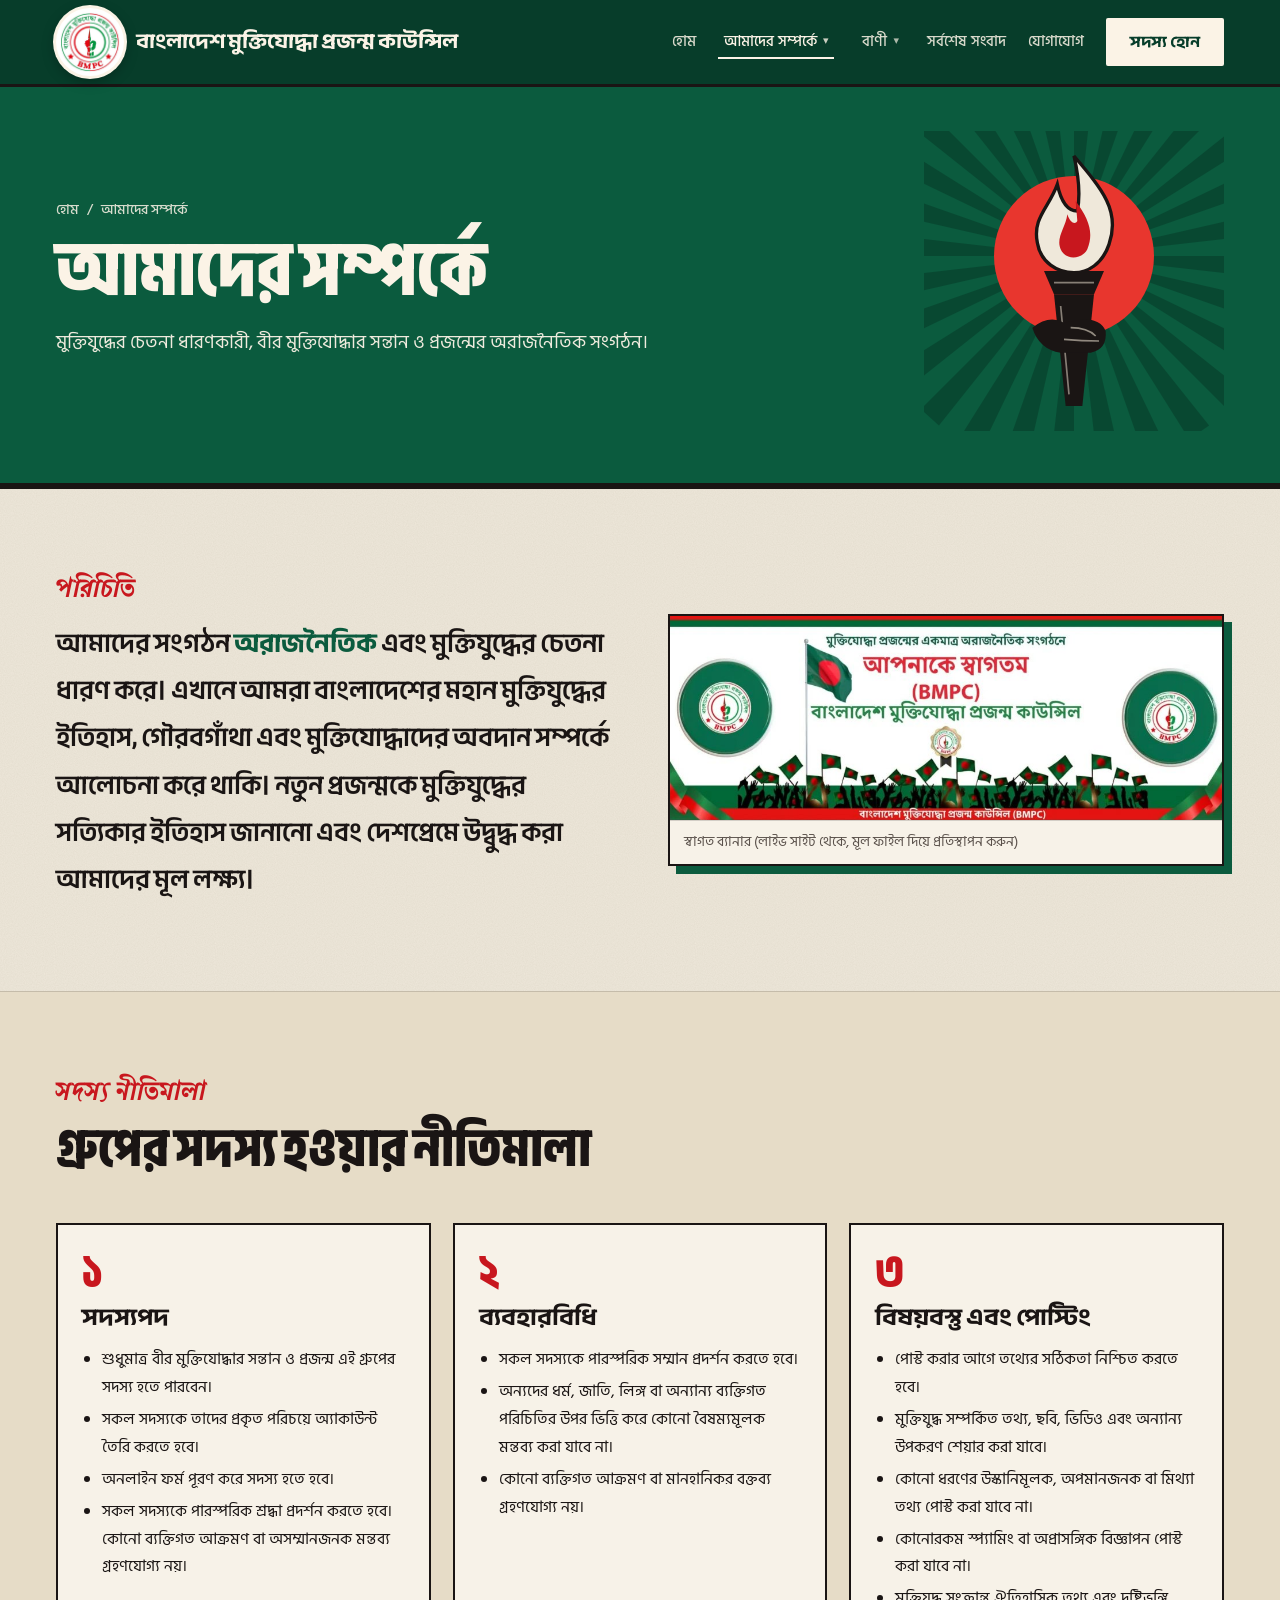
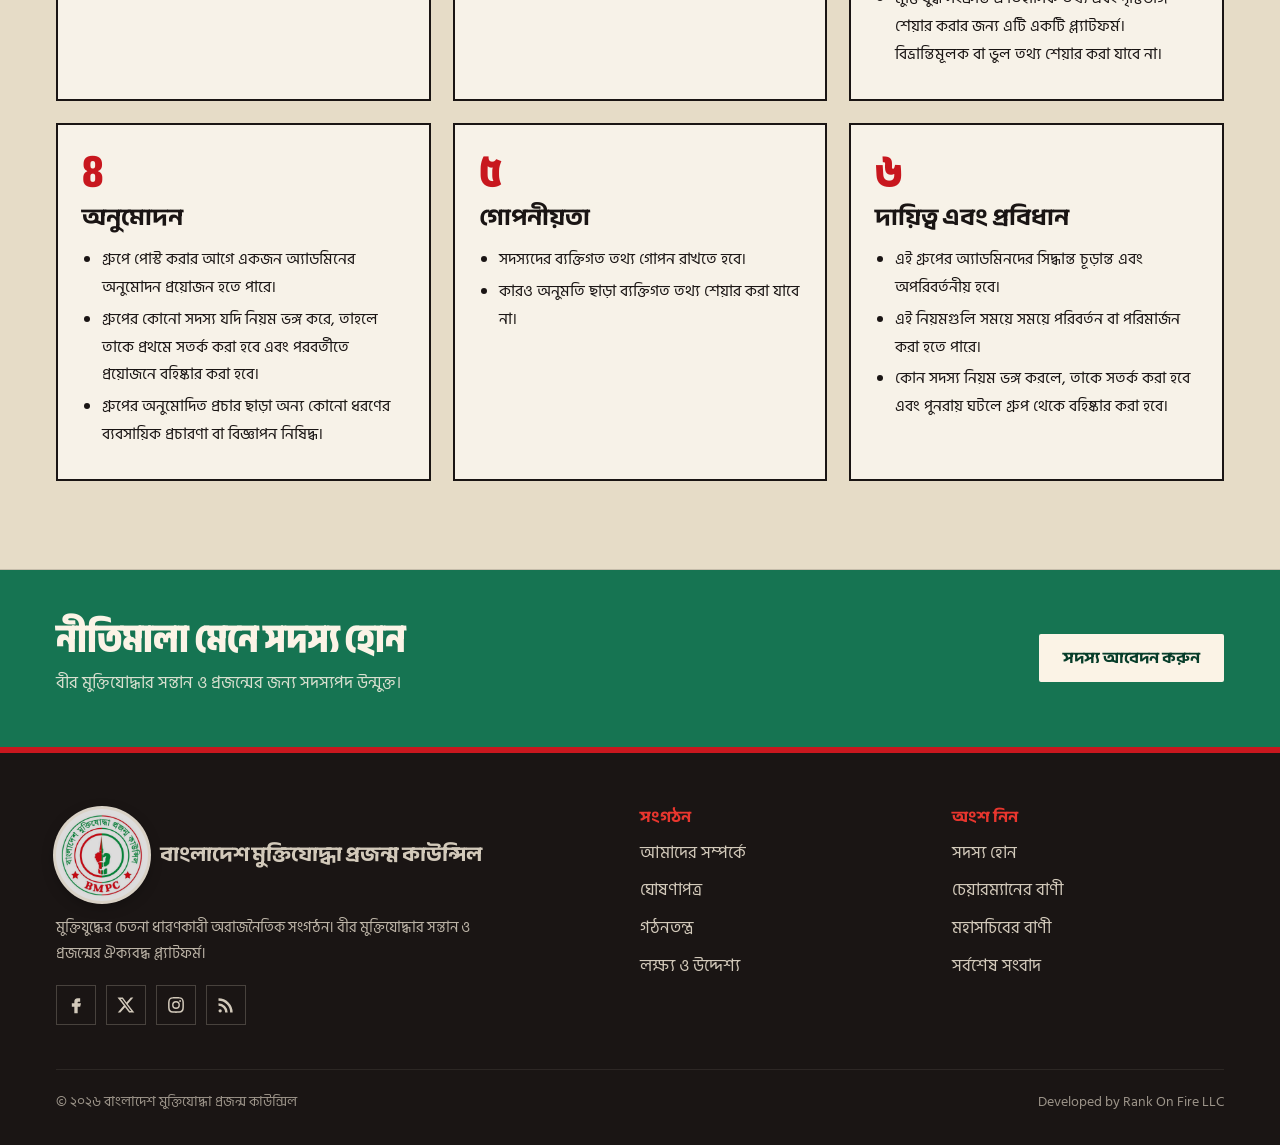
==== commit 3944a119: "Header: remove BMPC subtitle Co-Authored-By: Claude Opus 5.5 <noreply@anthropic.com> Claude-Session:" ====
--- a/design/about.html
+++ b/design/about.html
@@ -48,7 +48,7 @@
 @media (max-width:620px){.rule-grid{grid-template-columns:1fr}}
 </style>
 </head><body><header class="top"><div class="wrap">
-<a class="brand" href="index.html" aria-label="বাংলাদেশ মুক্তিযোদ্ধা প্রজন্ম কাউন্সিল, হোম"><img class="logo" src="img/logo.png" width="68" height="68" alt=""><span><b>বাংলাদেশ মুক্তিযোদ্ধা প্রজন্ম কাউন্সিল</b><small>BMPC</small></span></a>
+<a class="brand" href="index.html" aria-label="বাংলাদেশ মুক্তিযোদ্ধা প্রজন্ম কাউন্সিল, হোম"><img class="logo" src="img/logo.png" width="68" height="68" alt=""><span><b>বাংলাদেশ মুক্তিযোদ্ধা প্রজন্ম কাউন্সিল</b></span></a>
 <nav class="nav" aria-label="প্রধান মেনু"><a href="index.html">হোম</a><div class="dd"><button type="button" class="dd-btn" aria-current="page" aria-haspopup="true">আমাদের সম্পর্কে<span aria-hidden="true">▾</span></button><div class="dd-menu"><a href="about.html">পরিচিতি ও নীতিমালা</a><a href="manifesto.html">ঘোষণাপত্র</a><a href="constitution.html">গঠনতন্ত্র</a><a href="objectives.html">লক্ষ্য ও উদ্দেশ্য</a></div></div><div class="dd"><button type="button" class="dd-btn" aria-haspopup="true">বাণী<span aria-hidden="true">▾</span></button><div class="dd-menu"><a href="chairman.html">চেয়ারম্যানের বাণী</a><a href="secretary.html">মহাসচিবের বাণী</a></div></div><a href="news.html">সর্বশেষ সংবাদ</a><a href="#footer">যোগাযোগ</a></nav>
 <a class="btn btn-paper" href="join.html">সদস্য হোন</a>
 <details class="menu"><summary>মেনু</summary><nav class="drop" aria-label="মোবাইল মেনু"><a href="index.html">হোম</a><span class="drop-h">আমাদের সম্পর্কে</span><a class="sub" href="about.html">পরিচিতি ও নীতিমালা</a><a class="sub" href="manifesto.html">ঘোষণাপত্র</a><a class="sub" href="constitution.html">গঠনতন্ত্র</a><a class="sub" href="objectives.html">লক্ষ্য ও উদ্দেশ্য</a><span class="drop-h">বাণী</span><a class="sub" href="chairman.html">চেয়ারম্যানের বাণী</a><a class="sub" href="secretary.html">মহাসচিবের বাণী</a><a href="news.html">সর্বশেষ সংবাদ</a><a href="#footer">যোগাযোগ</a><a href="join.html">সদস্য হোন</a></nav></details>
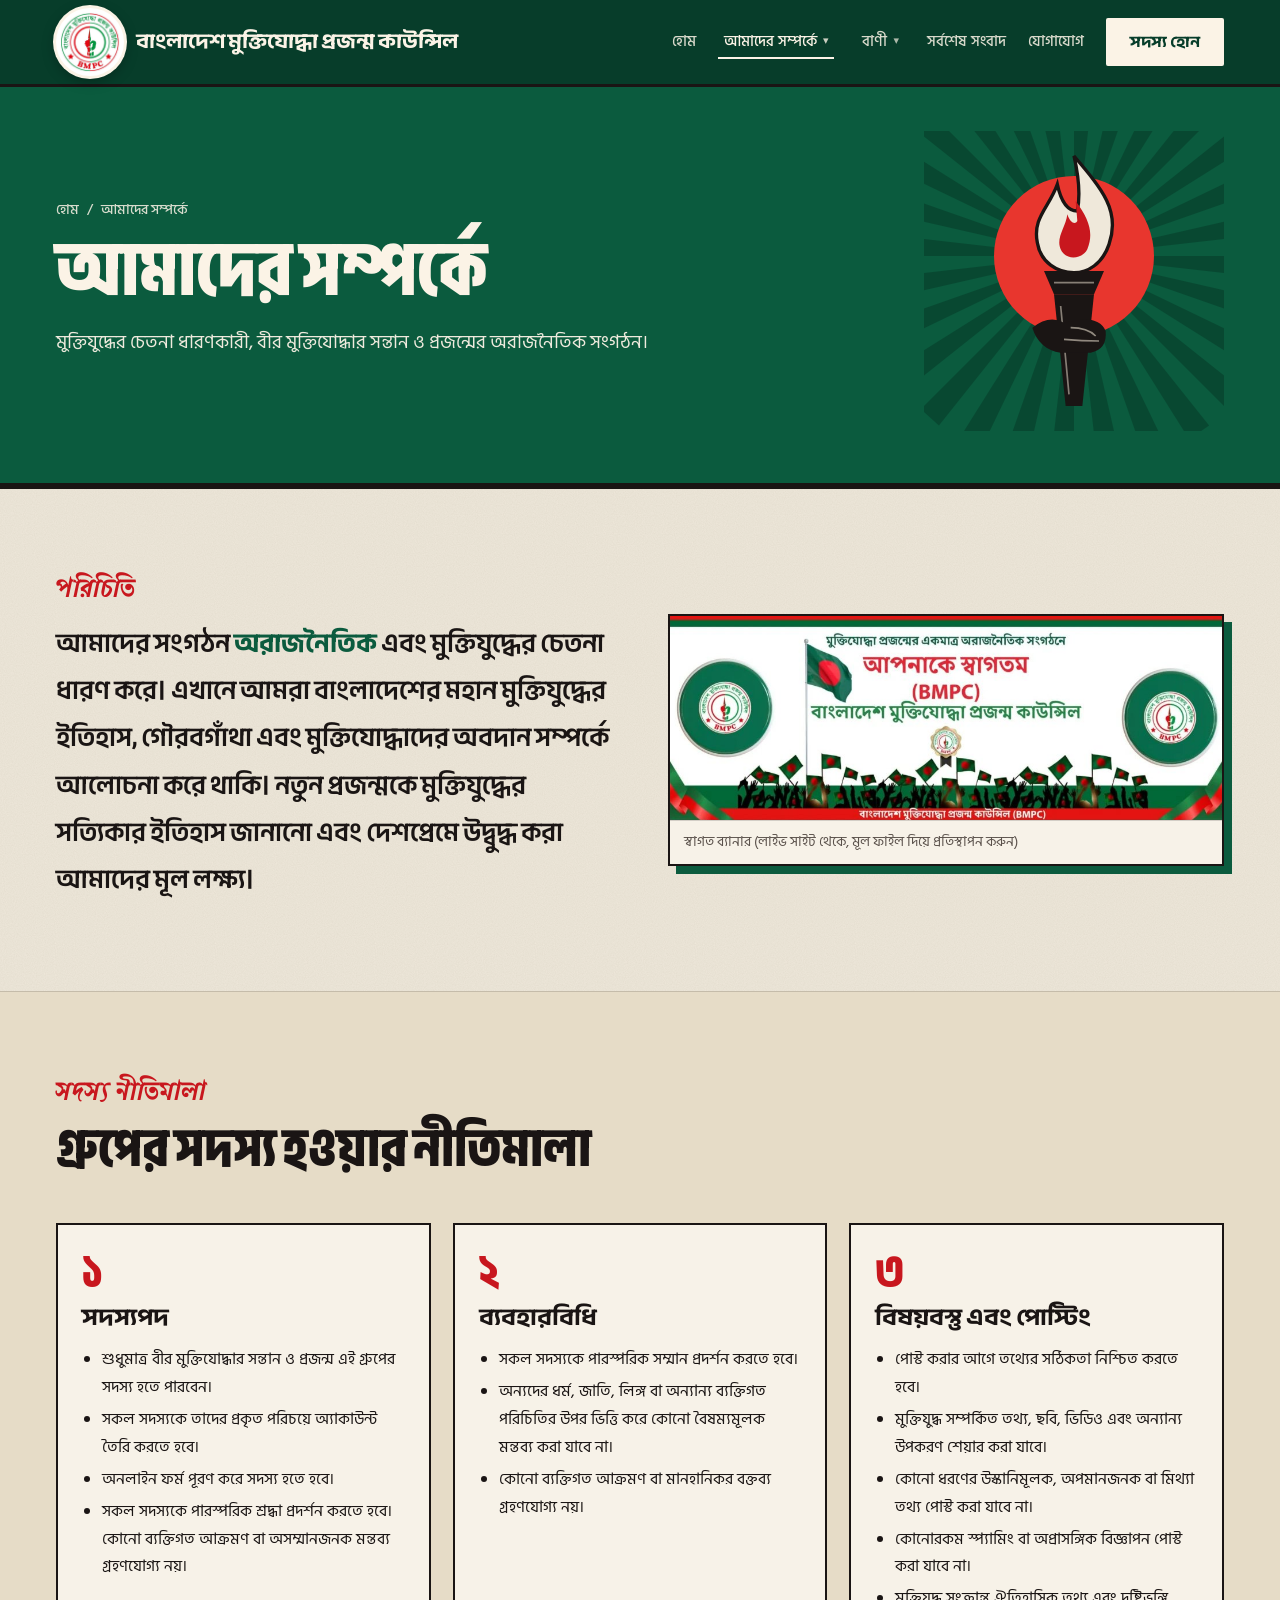
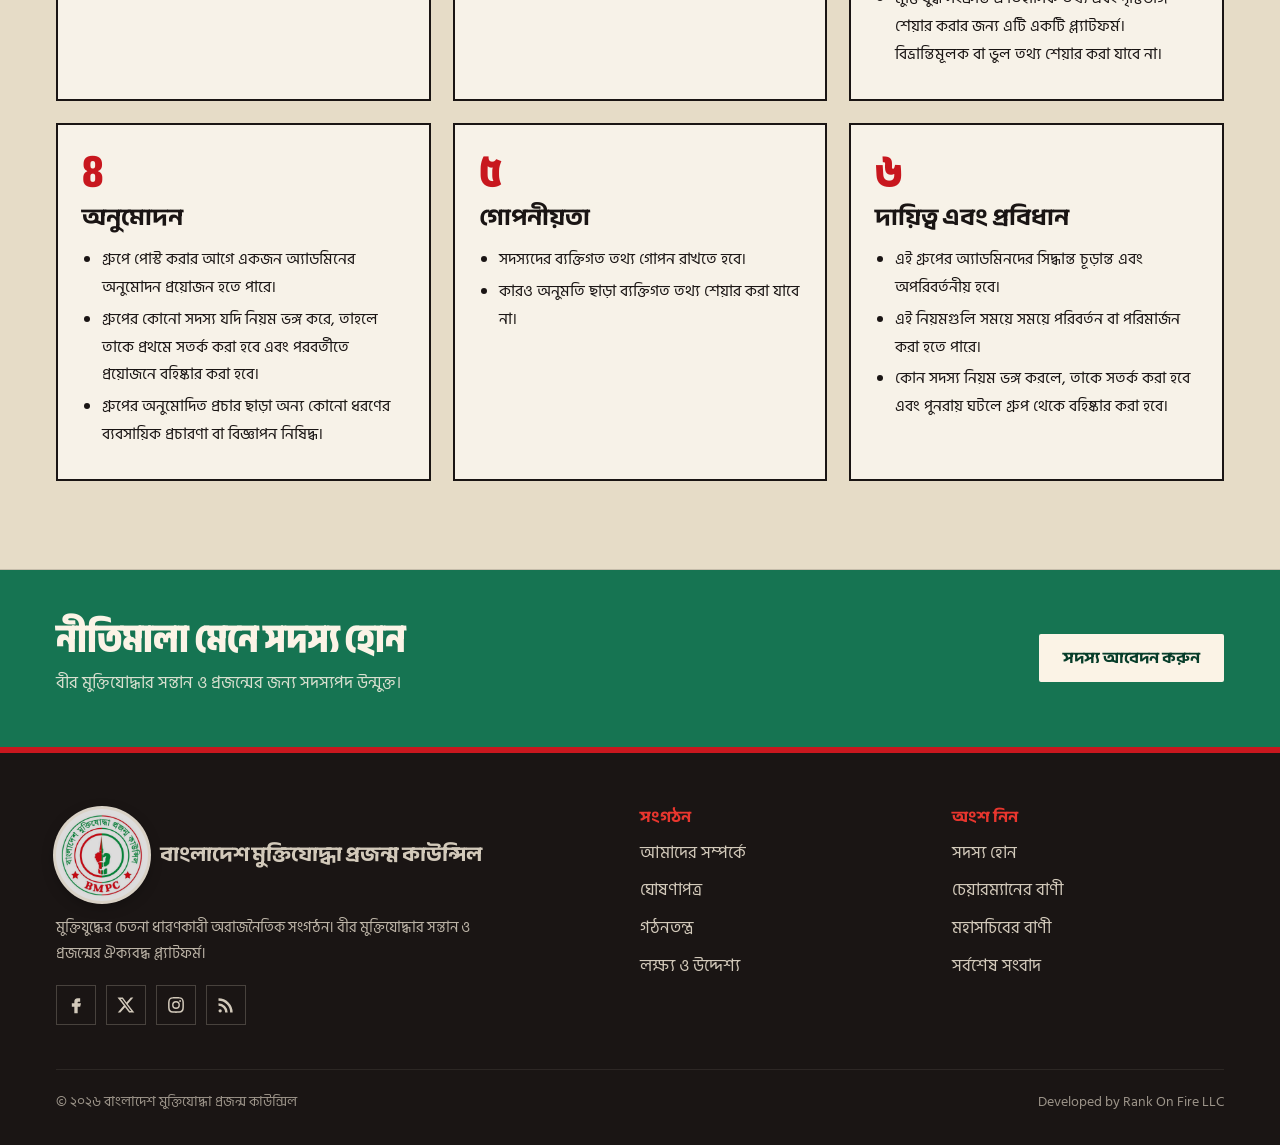
==== commit 45d1226c: "Scroll animations: reveal-on-scroll, hero parallax, waving flag, count-up numbers, progress bar, com" ====
--- a/design/about.html
+++ b/design/about.html
@@ -14,7 +14,7 @@
 <meta property="og:image" content="https://jamilahmed16.github.io/bmpcbd/img/welcome-banner.jpg">
 <meta name="twitter:card" content="summary_large_image">
 <script type="application/ld+json">{"@context": "https://schema.org", "@graph": [{"@type": "NGO", "@id": "https://bmpc.bd/#organization", "name": "বাংলাদেশ মুক্তিযোদ্ধা প্রজন্ম কাউন্সিল", "alternateName": ["BMPC", "Bangladesh Muktijoddha Projonmo Council"], "url": "https://bmpc.bd/", "logo": {"@type": "ImageObject", "url": "https://bmpc.bd/wp-content/uploads/bmpc-logo.png"}, "description": "মুক্তিযুদ্ধের চেতনা ধারণকারী বীর মুক্তিযোদ্ধার সন্তান ও প্রজন্মের অরাজনৈতিক সংগঠন।", "areaServed": {"@type": "Country", "name": "Bangladesh"}, "inLanguage": "bn-BD", "member": [{"@id": "https://bmpc.bd/#chairman"}, {"@id": "https://bmpc.bd/#secretary-general"}]}, {"@type": "WebSite", "@id": "https://bmpc.bd/#website", "url": "https://bmpc.bd/", "name": "বাংলাদেশ মুক্তিযোদ্ধা প্রজন্ম কাউন্সিল", "inLanguage": "bn-BD", "publisher": {"@id": "https://bmpc.bd/#organization"}, "potentialAction": {"@type": "SearchAction", "target": "https://bmpc.bd/?s={search_term_string}", "query-input": "required name=search_term_string"}}, {"@type": "AboutPage", "@id": "https://bmpc.bd/about/#webpage", "url": "https://bmpc.bd/about/", "name": "আমাদের সম্পর্কে ও সদস্য নীতিমালা | BMPC", "description": "বাংলাদেশ মুক্তিযোদ্ধা প্রজন্ম কাউন্সিলের পরিচিতি ও সদস্য হওয়ার নীতিমালা: সদস্যপদ, ব্যবহারবিধি, পোস্টিং, অনুমোদন ও গোপনীয়তার নিয়ম।", "inLanguage": "bn-BD", "isPartOf": {"@id": "https://bmpc.bd/#website"}, "about": {"@id": "https://bmpc.bd/#organization"}, "breadcrumb": {"@id": "https://bmpc.bd/about/#breadcrumb"}, "primaryImageOfPage": {"@type": "ImageObject", "url": "https://jamilahmed16.github.io/bmpcbd/img/welcome-banner.jpg"}}, {"@type": "BreadcrumbList", "@id": "https://bmpc.bd/about/#breadcrumb", "itemListElement": [{"@type": "ListItem", "position": 1, "name": "হোম", "item": "https://bmpc.bd/"}, {"@type": "ListItem", "position": 2, "name": "আমাদের সম্পর্কে", "item": "https://bmpc.bd/about/"}]}]}</script>
-<link rel="preconnect" href="https://fonts.googleapis.com"><link rel="preconnect" href="https://fonts.gstatic.com" crossorigin><link rel="stylesheet" href="https://fonts.googleapis.com/css2?family=Anek+Bangla:wdth,wght@75..100,400..800&family=Galada&family=Hind+Siliguri:wght@400;500;600&display=swap"><link rel="stylesheet" href="site.css">
+<link rel="preconnect" href="https://fonts.googleapis.com"><link rel="preconnect" href="https://fonts.gstatic.com" crossorigin><link rel="stylesheet" href="https://fonts.googleapis.com/css2?family=Anek+Bangla:wdth,wght@75..100,400..800&family=Galada&family=Hind+Siliguri:wght@400;500;600&display=swap"><link rel="stylesheet" href="site.css"><script src="motion.js" defer></script>
 <style>
 .phero .wrap{display:grid;gap:14px;padding-block:44px 52px}
 .phero h1{font-size:clamp(40px,6vw,78px);font-weight:800;font-stretch:76%;line-height:1.05}
@@ -52,7 +52,7 @@
 <nav class="nav" aria-label="প্রধান মেনু"><a href="index.html">হোম</a><div class="dd"><button type="button" class="dd-btn" aria-current="page" aria-haspopup="true">আমাদের সম্পর্কে<span aria-hidden="true">▾</span></button><div class="dd-menu"><a href="about.html">পরিচিতি ও নীতিমালা</a><a href="manifesto.html">ঘোষণাপত্র</a><a href="constitution.html">গঠনতন্ত্র</a><a href="objectives.html">লক্ষ্য ও উদ্দেশ্য</a></div></div><div class="dd"><button type="button" class="dd-btn" aria-haspopup="true">বাণী<span aria-hidden="true">▾</span></button><div class="dd-menu"><a href="chairman.html">চেয়ারম্যানের বাণী</a><a href="secretary.html">মহাসচিবের বাণী</a></div></div><a href="news.html">সর্বশেষ সংবাদ</a><a href="#footer">যোগাযোগ</a></nav>
 <a class="btn btn-paper" href="join.html">সদস্য হোন</a>
 <details class="menu"><summary>মেনু</summary><nav class="drop" aria-label="মোবাইল মেনু"><a href="index.html">হোম</a><span class="drop-h">আমাদের সম্পর্কে</span><a class="sub" href="about.html">পরিচিতি ও নীতিমালা</a><a class="sub" href="manifesto.html">ঘোষণাপত্র</a><a class="sub" href="constitution.html">গঠনতন্ত্র</a><a class="sub" href="objectives.html">লক্ষ্য ও উদ্দেশ্য</a><span class="drop-h">বাণী</span><a class="sub" href="chairman.html">চেয়ারম্যানের বাণী</a><a class="sub" href="secretary.html">মহাসচিবের বাণী</a><a href="news.html">সর্বশেষ সংবাদ</a><a href="#footer">যোগাযোগ</a><a href="join.html">সদস্য হোন</a></nav></details>
-</div></header><main><section class="hero phero with-art"><div class="wrap"><div style="display:grid;gap:14px"><nav class="crumbs" aria-label="অবস্থান"><a href="index.html">হোম</a><span aria-hidden="true">/</span><span>আমাদের সম্পর্কে</span></nav><h1>আমাদের সম্পর্কে</h1><p class="lede">মুক্তিযুদ্ধের চেতনা ধারণকারী, বীর মুক্তিযোদ্ধার সন্তান ও প্রজন্মের অরাজনৈতিক সংগঠন।</p></div><div class="art poster"><svg viewBox="0 0 360 360" role="img" aria-label="মুক্তিযুদ্ধের চেতনার মশাল"><g fill="var(--burst)" opacity="0.6"><path d="M180 150 L440.0 150.0 L438.4 179.1Z"/><path d="M180 150 L433.5 207.9 L425.4 235.9Z"/><path d="M180 150 L414.3 262.8 L400.1 288.3Z"/><path d="M180 150 L383.3 312.1 L363.8 333.8Z"/><path d="M180 150 L342.1 353.3 L318.3 370.1Z"/><path d="M180 150 L292.8 384.3 L265.9 395.4Z"/><path d="M180 150 L237.9 403.5 L209.1 408.4Z"/><path d="M180 150 L180.0 410.0 L150.9 408.4Z"/><path d="M180 150 L122.1 403.5 L94.1 395.4Z"/><path d="M180 150 L67.2 384.3 L41.7 370.1Z"/><path d="M180 150 L17.9 353.3 L-3.8 333.8Z"/><path d="M180 150 L-23.3 312.1 L-40.1 288.3Z"/><path d="M180 150 L-54.3 262.8 L-65.4 235.9Z"/><path d="M180 150 L-73.5 207.9 L-78.4 179.1Z"/><path d="M180 150 L-80.0 150.0 L-78.4 120.9Z"/><path d="M180 150 L-73.5 92.1 L-65.4 64.1Z"/><path d="M180 150 L-54.3 37.2 L-40.1 11.7Z"/><path d="M180 150 L-23.3 -12.1 L-3.8 -33.8Z"/><path d="M180 150 L17.9 -53.3 L41.7 -70.1Z"/><path d="M180 150 L67.2 -84.3 L94.1 -95.4Z"/><path d="M180 150 L122.1 -103.5 L150.9 -108.4Z"/><path d="M180 150 L180.0 -110.0 L209.1 -108.4Z"/><path d="M180 150 L237.9 -103.5 L265.9 -95.4Z"/><path d="M180 150 L292.8 -84.3 L318.3 -70.1Z"/><path d="M180 150 L342.1 -53.3 L363.8 -33.8Z"/><path d="M180 150 L383.3 -12.1 L400.1 11.7Z"/><path d="M180 150 L414.3 37.2 L425.4 64.1Z"/><path d="M180 150 L433.5 92.1 L438.4 120.9Z"/></g><circle cx="180" cy="150" r="96" fill="var(--sun)"/><path d="M180 30 C214 70 236 96 222 136 C214 160 196 170 180 170 C160 170 140 158 136 134 C130 104 150 92 160 64 C166 92 176 96 184 96 C188 76 186 56 180 30Z" fill="var(--paper)" stroke="var(--ink)" stroke-width="4"/><path d="M182 84 C198 106 204 122 196 142 C190 154 170 156 164 142 C158 128 170 116 172 100 C176 112 182 112 184 108Z" fill="var(--red)"/><path d="M144 168 L216 168 L204 196 L156 196Z" fill="var(--ink)"/><path d="M156 196 L204 196 L190 330 L170 330Z" fill="var(--ink)"/><g stroke="var(--carve)" stroke-width="2" opacity=".5"><line x1="164" y1="210" x2="174" y2="316"/><line x1="156" y1="182" x2="204" y2="182"/></g><path d="M130 236 Q150 220 168 230 L192 226 Q212 226 218 240 Q220 262 200 266 L164 266 Q138 262 130 236Z" fill="var(--ink)"/><g stroke="var(--carve)" stroke-width="2" fill="none" opacity=".55"><path d="M176 236 Q196 236 206 246"/><path d="M168 250 Q190 252 210 252"/></g></svg></div></div></section>
+</div></header><main><section class="hero phero with-art"><div class="wrap"><div style="display:grid;gap:14px"><nav class="crumbs" aria-label="অবস্থান"><a href="index.html">হোম</a><span aria-hidden="true">/</span><span>আমাদের সম্পর্কে</span></nav><h1>আমাদের সম্পর্কে</h1><p class="lede">মুক্তিযুদ্ধের চেতনা ধারণকারী, বীর মুক্তিযোদ্ধার সন্তান ও প্রজন্মের অরাজনৈতিক সংগঠন।</p></div><div class="art poster"><svg viewBox="0 0 360 360" role="img" aria-label="মুক্তিযুদ্ধের চেতনার মশাল"><g class="" fill="var(--burst)" opacity="0.6"><path d="M180 150 L440.0 150.0 L438.4 179.1Z"/><path d="M180 150 L433.5 207.9 L425.4 235.9Z"/><path d="M180 150 L414.3 262.8 L400.1 288.3Z"/><path d="M180 150 L383.3 312.1 L363.8 333.8Z"/><path d="M180 150 L342.1 353.3 L318.3 370.1Z"/><path d="M180 150 L292.8 384.3 L265.9 395.4Z"/><path d="M180 150 L237.9 403.5 L209.1 408.4Z"/><path d="M180 150 L180.0 410.0 L150.9 408.4Z"/><path d="M180 150 L122.1 403.5 L94.1 395.4Z"/><path d="M180 150 L67.2 384.3 L41.7 370.1Z"/><path d="M180 150 L17.9 353.3 L-3.8 333.8Z"/><path d="M180 150 L-23.3 312.1 L-40.1 288.3Z"/><path d="M180 150 L-54.3 262.8 L-65.4 235.9Z"/><path d="M180 150 L-73.5 207.9 L-78.4 179.1Z"/><path d="M180 150 L-80.0 150.0 L-78.4 120.9Z"/><path d="M180 150 L-73.5 92.1 L-65.4 64.1Z"/><path d="M180 150 L-54.3 37.2 L-40.1 11.7Z"/><path d="M180 150 L-23.3 -12.1 L-3.8 -33.8Z"/><path d="M180 150 L17.9 -53.3 L41.7 -70.1Z"/><path d="M180 150 L67.2 -84.3 L94.1 -95.4Z"/><path d="M180 150 L122.1 -103.5 L150.9 -108.4Z"/><path d="M180 150 L180.0 -110.0 L209.1 -108.4Z"/><path d="M180 150 L237.9 -103.5 L265.9 -95.4Z"/><path d="M180 150 L292.8 -84.3 L318.3 -70.1Z"/><path d="M180 150 L342.1 -53.3 L363.8 -33.8Z"/><path d="M180 150 L383.3 -12.1 L400.1 11.7Z"/><path d="M180 150 L414.3 37.2 L425.4 64.1Z"/><path d="M180 150 L433.5 92.1 L438.4 120.9Z"/></g><circle cx="180" cy="150" r="96" fill="var(--sun)"/><path d="M180 30 C214 70 236 96 222 136 C214 160 196 170 180 170 C160 170 140 158 136 134 C130 104 150 92 160 64 C166 92 176 96 184 96 C188 76 186 56 180 30Z" fill="var(--paper)" stroke="var(--ink)" stroke-width="4"/><path d="M182 84 C198 106 204 122 196 142 C190 154 170 156 164 142 C158 128 170 116 172 100 C176 112 182 112 184 108Z" fill="var(--red)"/><path d="M144 168 L216 168 L204 196 L156 196Z" fill="var(--ink)"/><path d="M156 196 L204 196 L190 330 L170 330Z" fill="var(--ink)"/><g stroke="var(--carve)" stroke-width="2" opacity=".5"><line x1="164" y1="210" x2="174" y2="316"/><line x1="156" y1="182" x2="204" y2="182"/></g><path d="M130 236 Q150 220 168 230 L192 226 Q212 226 218 240 Q220 262 200 266 L164 266 Q138 262 130 236Z" fill="var(--ink)"/><g stroke="var(--carve)" stroke-width="2" fill="none" opacity=".55"><path d="M176 236 Q196 236 206 246"/><path d="M168 250 Q190 252 210 252"/></g></svg></div></div></section>
 <section class="intro"><div class="wrap">
  <div><span class="script">পরিচিতি</span><p class="big" style="margin-top:12px">আমাদের সংগঠন <strong>অরাজনৈতিক</strong> এবং মুক্তিযুদ্ধের চেতনা ধারণ করে। এখানে আমরা বাংলাদেশের মহান মুক্তিযুদ্ধের ইতিহাস, গৌরবগাঁথা এবং মুক্তিযোদ্ধাদের অবদান সম্পর্কে আলোচনা করে থাকি। নতুন প্রজন্মকে মুক্তিযুদ্ধের সত্যিকার ইতিহাস জানানো এবং দেশপ্রেমে উদ্বুদ্ধ করা আমাদের মূল লক্ষ্য।</p></div>
  <figure><img src="img/welcome-banner.jpg" alt="বাংলাদেশ মুক্তিযোদ্ধা প্রজন্ম কাউন্সিল (BMPC): মুক্তিযোদ্ধা প্রজন্মের একমাত্র অরাজনৈতিক সংগঠনে আপনাকে স্বাগতম" width="960" height="354" loading="lazy"><figcaption>স্বাগত ব্যানার (লাইভ সাইট থেকে, মূল ফাইল দিয়ে প্রতিস্থাপন করুন)</figcaption></figure>
--- a/design/site.css
+++ b/design/site.css
@@ -119,3 +119,36 @@
 @media (min-width:2200px){.wrap{max-width:1560px}body{font-size:19px}}
 /* tap targets on touch screens */
 @media (pointer:coarse){.footer a,footer li a{display:inline-block;padding-block:6px}.crumbs a{padding-block:6px}}
+
+/* ---------- scroll motion (see motion.js) ---------- */
+.scroll-bar{position:fixed;left:0;right:0;top:env(safe-area-inset-top,0px);height:4px;background:linear-gradient(90deg,#E8362E,#FFD35C);transform:scaleX(0);transform-origin:0 50%;z-index:40;pointer-events:none}
+.top{transition:box-shadow .3s}
+.top .wrap{transition:padding .3s}
+.brand .logo{transition:width .3s,height .3s}
+.top.is-compact{box-shadow:0 6px 24px rgba(0,0,0,.28)}
+.top.is-compact .wrap{padding-block:4px}
+.top.is-compact .brand .logo{width:52px;height:52px}
+@media (max-width:540px){.top.is-compact .brand .logo{width:44px;height:44px}}
+.rv{opacity:0;transform:translateY(34px) scale(.985);transition:opacity .7s cubic-bezier(.2,.7,.2,1),transform .8s cubic-bezier(.2,.7,.2,1)}
+.rv.rv-in{opacity:1;transform:none}
+.goals li.rv,.mission li.rv,.long-list li.rv{transform:translateX(-28px)}
+.goals li.rv.rv-in,.mission li.rv.rv-in,.long-list li.rv.rv-in{transform:none}
+.goals li .n,.mission .n,.pledge .n{transition:color .4s}
+.rv-in .n{animation:numPop .6s .15s both}
+@keyframes numPop{0%{transform:scale(.6)}60%{transform:scale(1.12)}100%{transform:none}}
+.pl-burst{transform-box:view-box;transform-origin:360px 330px}
+.pl-burst,.pl-sun,.pl-crowd1,.pl-crowd2,.pl-mon,.pl-birds{will-change:transform}
+.flagcloth{transform-box:fill-box;transform-origin:0 50%;animation:wave 3.6s ease-in-out infinite}
+@keyframes wave{0%,100%{transform:skewY(0) scaleX(1)}50%{transform:skewY(-3deg) scaleX(.96)}}
+.goals::before,.short::before{background:repeating-conic-gradient(from var(--rot,0deg) at 100% 0%,rgba(0,0,0,.16) 0 4deg,transparent 4deg 8deg)!important}
+.slogan::before{background:repeating-conic-gradient(from var(--rot,0deg) at 50% 120%,rgba(0,0,0,.2) 0 4deg,transparent 4deg 8deg)!important}
+.plan,.lcard,.rule,.card,.ngrid a.story,.nstory,.day svg{transition:transform .35s cubic-bezier(.2,.7,.2,1),box-shadow .35s}
+.plan:hover,.lcard:hover,.rule:hover,.card:hover,.nstory:hover{transform:translate(-4px,-4px)}
+.plan:hover,.lcard:hover{box-shadow:12px 12px 0 var(--green)}
+.day:hover svg{transform:translateY(-6px) rotate(-1deg)}
+@media (prefers-reduced-motion:no-preference){
+  .hero h1,.phero h1{animation:heroIn .9s cubic-bezier(.2,.7,.2,1) both}
+  .hero .lede,.cta-row,.jump{animation:heroIn .9s .15s cubic-bezier(.2,.7,.2,1) both}
+  @keyframes heroIn{from{transform:translateY(22px)}to{transform:none}}
+}
+@media (prefers-reduced-motion:reduce){.flagcloth{animation:none}.scroll-bar{display:none}.rv{opacity:1!important;transform:none!important}}
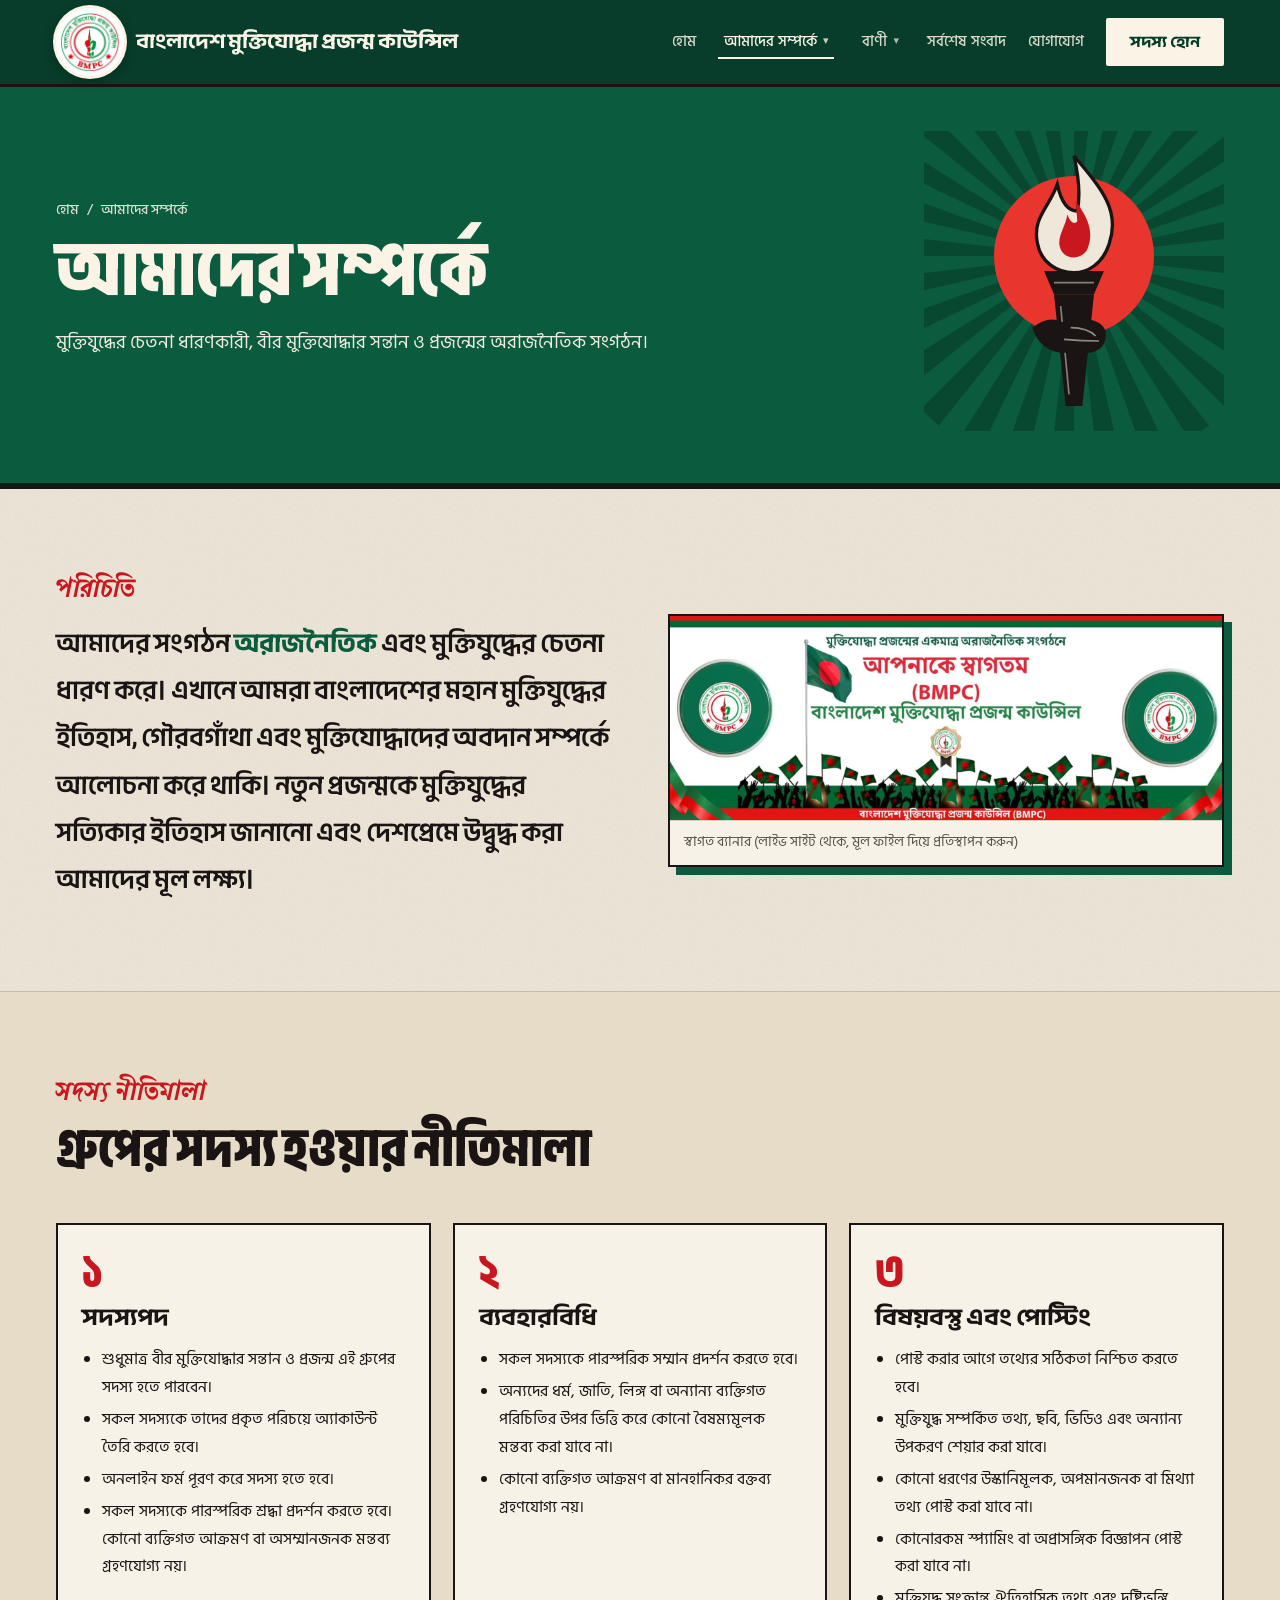
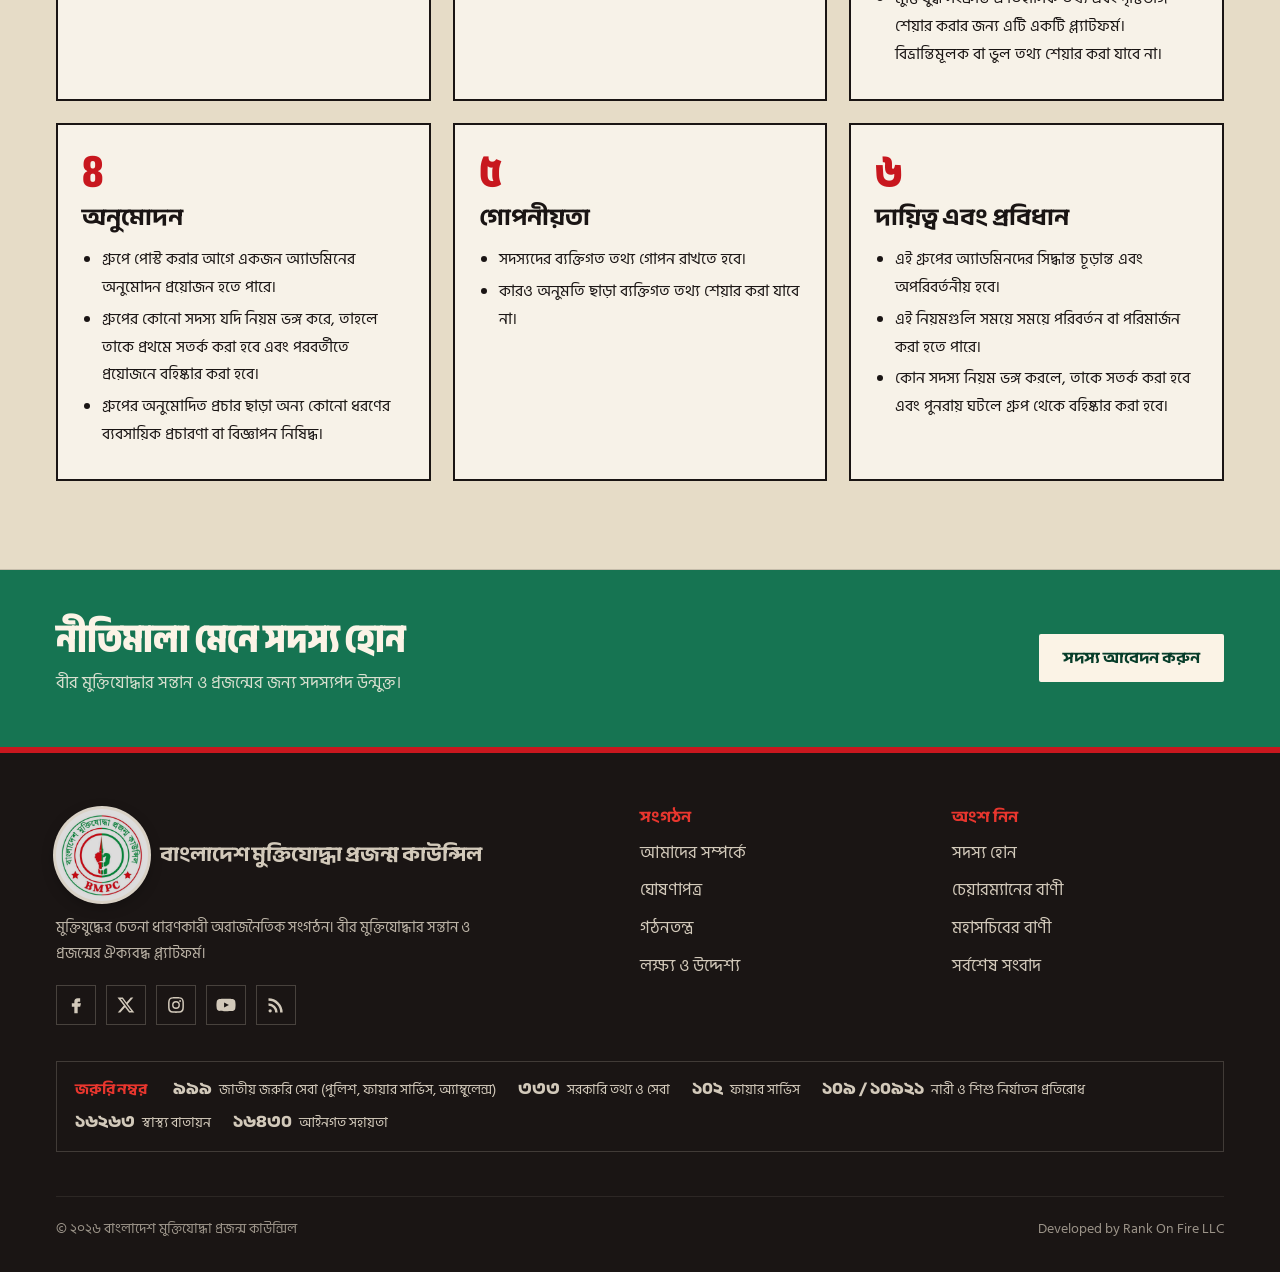
==== commit d03a5dee: "Audit fixes: original photos from the site, full news article with gallery, YouTube link and emergen" ====
--- a/design/about.html
+++ b/design/about.html
@@ -62,7 +62,7 @@
  <div class="rule-grid"><article class="rule"><span class="n">১</span><h3>সদস্যপদ</h3><ul><li>শুধুমাত্র বীর মুক্তিযোদ্ধার সন্তান ও প্রজন্ম এই গ্রুপের সদস্য হতে পারবেন।</li><li>সকল সদস্যকে তাদের প্রকৃত পরিচয়ে অ্যাকাউন্ট তৈরি করতে হবে।</li><li>অনলাইন ফর্ম পূরণ করে সদস্য হতে হবে।</li><li>সকল সদস্যকে পারস্পরিক শ্রদ্ধা প্রদর্শন করতে হবে। কোনো ব্যক্তিগত আক্রমণ বা অসম্মানজনক মন্তব্য গ্রহণযোগ্য নয়।</li></ul></article><article class="rule"><span class="n">২</span><h3>ব্যবহারবিধি</h3><ul><li>সকল সদস্যকে পারস্পরিক সম্মান প্রদর্শন করতে হবে।</li><li>অন্যদের ধর্ম, জাতি, লিঙ্গ বা অন্যান্য ব্যক্তিগত পরিচিতির উপর ভিত্তি করে কোনো বৈষম্যমূলক মন্তব্য করা যাবে না।</li><li>কোনো ব্যক্তিগত আক্রমণ বা মানহানিকর বক্তব্য গ্রহণযোগ্য নয়।</li></ul></article><article class="rule"><span class="n">৩</span><h3>বিষয়বস্তু এবং পোস্টিং</h3><ul><li>পোস্ট করার আগে তথ্যের সঠিকতা নিশ্চিত করতে হবে।</li><li>মুক্তিযুদ্ধ সম্পর্কিত তথ্য, ছবি, ভিডিও এবং অন্যান্য উপকরণ শেয়ার করা যাবে।</li><li>কোনো ধরণের উস্কানিমূলক, অপমানজনক বা মিথ্যা তথ্য পোস্ট করা যাবে না।</li><li>কোনোরকম স্প্যামিং বা অপ্রাসঙ্গিক বিজ্ঞাপন পোস্ট করা যাবে না।</li><li>মুক্তিযুদ্ধ সংক্রান্ত ঐতিহাসিক তথ্য এবং দৃষ্টিভঙ্গি শেয়ার করার জন্য এটি একটি প্ল্যাটফর্ম। বিভ্রান্তিমূলক বা ভুল তথ্য শেয়ার করা যাবে না।</li></ul></article><article class="rule"><span class="n">৪</span><h3>অনুমোদন</h3><ul><li>গ্রুপে পোস্ট করার আগে একজন অ্যাডমিনের অনুমোদন প্রয়োজন হতে পারে।</li><li>গ্রুপের কোনো সদস্য যদি নিয়ম ভঙ্গ করে, তাহলে তাকে প্রথমে সতর্ক করা হবে এবং পরবর্তীতে প্রয়োজনে বহিষ্কার করা হবে।</li><li>গ্রুপের অনুমোদিত প্রচার ছাড়া অন্য কোনো ধরণের ব্যবসায়িক প্রচারণা বা বিজ্ঞাপন নিষিদ্ধ।</li></ul></article><article class="rule"><span class="n">৫</span><h3>গোপনীয়তা</h3><ul><li>সদস্যদের ব্যক্তিগত তথ্য গোপন রাখতে হবে।</li><li>কারও অনুমতি ছাড়া ব্যক্তিগত তথ্য শেয়ার করা যাবে না।</li></ul></article><article class="rule"><span class="n">৬</span><h3>দায়িত্ব এবং প্রবিধান</h3><ul><li>এই গ্রুপের অ্যাডমিনদের সিদ্ধান্ত চূড়ান্ত এবং অপরিবর্তনীয় হবে।</li><li>এই নিয়মগুলি সময়ে সময়ে পরিবর্তন বা পরিমার্জন করা হতে পারে।</li><li>কোন সদস্য নিয়ম ভঙ্গ করলে, তাকে সতর্ক করা হবে এবং পুনরায় ঘটলে গ্রুপ থেকে বহিষ্কার করা হবে।</li></ul></article></div>
 </div></section><section class="cta" style="padding-block:0"><div class="wrap"><div><h2>নীতিমালা মেনে সদস্য হোন</h2><p>বীর মুক্তিযোদ্ধার সন্তান ও প্রজন্মের জন্য সদস্যপদ উন্মুক্ত।</p></div><a class="btn btn-paper" href="join.html">সদস্য আবেদন করুন</a></div></section></main><footer id="footer"><div class="wrap"><div class="cols">
 <div><a class="brand" href="index.html"><img class="logo" src="img/logo.png" width="68" height="68" alt=""><span><b>বাংলাদেশ মুক্তিযোদ্ধা প্রজন্ম কাউন্সিল</b></span></a>
-<p class="about-f">মুক্তিযুদ্ধের চেতনা ধারণকারী অরাজনৈতিক সংগঠন। বীর মুক্তিযোদ্ধার সন্তান ও প্রজন্মের ঐক্যবদ্ধ প্ল্যাটফর্ম।</p><div class="social" aria-label="সামাজিক যোগাযোগ"><a href="#" aria-label="Facebook"><svg viewBox="0 0 24 24" width="20" height="20"><path fill="currentColor" d="M14 8h3V4h-3c-2.8 0-4 1.7-4 4.2V10H7v4h3v8h4v-8h3l1-4h-4V8.6c0-.4.3-.6.6-.6z"/></svg></a><a href="#" aria-label="X"><svg viewBox="0 0 24 24" width="20" height="20"><path fill="currentColor" d="M17.7 3h3.1l-6.8 7.8L22 21h-6.3l-4.9-6.4L5.2 21H2.1l7.3-8.3L1.8 3h6.4l4.4 5.9zm-1.1 16.2h1.7L7.5 4.7H5.7z"/></svg></a><a href="#" aria-label="Instagram"><svg viewBox="0 0 24 24" width="20" height="20"><path fill="currentColor" d="M12 7.3A4.7 4.7 0 1 0 12 16.7 4.7 4.7 0 0 0 12 7.3zm0 7.7a3 3 0 1 1 0-6 3 3 0 0 1 0 6zm4.9-8.9a1.1 1.1 0 1 1 0 2.2 1.1 1.1 0 0 1 0-2.2zM12 2.5c-2.6 0-2.9 0-3.9.1C4.6 2.7 2.7 4.6 2.6 8.1c-.1 1-.1 1.3-.1 3.9s0 2.9.1 3.9c.1 3.5 2 5.4 5.5 5.5 1 .1 1.3.1 3.9.1s2.9 0 3.9-.1c3.5-.1 5.4-2 5.5-5.5.1-1 .1-1.3.1-3.9s0-2.9-.1-3.9c-.1-3.5-2-5.4-5.5-5.5-1-.1-1.3-.1-3.9-.1zm0 1.7c2.5 0 2.8 0 3.8.1 2.5.1 3.7 1.3 3.8 3.8.1 1 .1 1.3.1 3.8s0 2.8-.1 3.8c-.1 2.5-1.3 3.7-3.8 3.8-1 .1-1.3.1-3.8.1s-2.8 0-3.8-.1c-2.5-.1-3.7-1.3-3.8-3.8-.1-1-.1-1.3-.1-3.8s0-2.8.1-3.8C4.5 5.6 5.7 4.4 8.2 4.3c1-.1 1.3-.1 3.8-.1z"/></svg></a><a href="news.html" aria-label="সংবাদ (RSS)"><svg viewBox="0 0 24 24" width="20" height="20"><path fill="currentColor" d="M5 17a2 2 0 1 1 0 4 2 2 0 0 1 0-4zM3 10v3a8 8 0 0 1 8 8h3A11 11 0 0 0 3 10zm0-6v3a14 14 0 0 1 14 14h3A17 17 0 0 0 3 4z"/></svg></a></div></div>
+<p class="about-f">মুক্তিযুদ্ধের চেতনা ধারণকারী অরাজনৈতিক সংগঠন। বীর মুক্তিযোদ্ধার সন্তান ও প্রজন্মের ঐক্যবদ্ধ প্ল্যাটফর্ম।</p><div class="social" aria-label="সামাজিক যোগাযোগ"><a href="#" aria-label="Facebook"><svg viewBox="0 0 24 24" width="20" height="20"><path fill="currentColor" d="M14 8h3V4h-3c-2.8 0-4 1.7-4 4.2V10H7v4h3v8h4v-8h3l1-4h-4V8.6c0-.4.3-.6.6-.6z"/></svg></a><a href="#" aria-label="X"><svg viewBox="0 0 24 24" width="20" height="20"><path fill="currentColor" d="M17.7 3h3.1l-6.8 7.8L22 21h-6.3l-4.9-6.4L5.2 21H2.1l7.3-8.3L1.8 3h6.4l4.4 5.9zm-1.1 16.2h1.7L7.5 4.7H5.7z"/></svg></a><a href="#" aria-label="Instagram"><svg viewBox="0 0 24 24" width="20" height="20"><path fill="currentColor" d="M12 7.3A4.7 4.7 0 1 0 12 16.7 4.7 4.7 0 0 0 12 7.3zm0 7.7a3 3 0 1 1 0-6 3 3 0 0 1 0 6zm4.9-8.9a1.1 1.1 0 1 1 0 2.2 1.1 1.1 0 0 1 0-2.2zM12 2.5c-2.6 0-2.9 0-3.9.1C4.6 2.7 2.7 4.6 2.6 8.1c-.1 1-.1 1.3-.1 3.9s0 2.9.1 3.9c.1 3.5 2 5.4 5.5 5.5 1 .1 1.3.1 3.9.1s2.9 0 3.9-.1c3.5-.1 5.4-2 5.5-5.5.1-1 .1-1.3.1-3.9s0-2.9-.1-3.9c-.1-3.5-2-5.4-5.5-5.5-1-.1-1.3-.1-3.9-.1zm0 1.7c2.5 0 2.8 0 3.8.1 2.5.1 3.7 1.3 3.8 3.8.1 1 .1 1.3.1 3.8s0 2.8-.1 3.8c-.1 2.5-1.3 3.7-3.8 3.8-1 .1-1.3.1-3.8.1s-2.8 0-3.8-.1c-2.5-.1-3.7-1.3-3.8-3.8-.1-1-.1-1.3-.1-3.8s0-2.8.1-3.8C4.5 5.6 5.7 4.4 8.2 4.3c1-.1 1.3-.1 3.8-.1z"/></svg></a><a href="https://www.youtube.com/channel/UC3pXvRvIoVYgEGwdkNx3Gfw" aria-label="YouTube" rel="noopener" target="_blank"><svg viewBox="0 0 24 24" width="20" height="20"><path fill="currentColor" d="M23 7.2a3 3 0 0 0-2.1-2.1C19 4.6 12 4.6 12 4.6s-7 0-8.9.5A3 3 0 0 0 1 7.2 31 31 0 0 0 .5 12a31 31 0 0 0 .5 4.8 3 3 0 0 0 2.1 2.1c1.9.5 8.9.5 8.9.5s7 0 8.9-.5a3 3 0 0 0 2.1-2.1 31 31 0 0 0 .5-4.8 31 31 0 0 0-.5-4.8zM9.7 15V9l5.8 3z"/></svg></a><a href="news.html" aria-label="সংবাদ (RSS)"><svg viewBox="0 0 24 24" width="20" height="20"><path fill="currentColor" d="M5 17a2 2 0 1 1 0 4 2 2 0 0 1 0-4zM3 10v3a8 8 0 0 1 8 8h3A11 11 0 0 0 3 10zm0-6v3a14 14 0 0 1 14 14h3A17 17 0 0 0 3 4z"/></svg></a></div></div>
 <div><h4>সংগঠন</h4><ul><li><a href="about.html">আমাদের সম্পর্কে</a></li><li><a href="manifesto.html">ঘোষণাপত্র</a></li><li><a href="constitution.html">গঠনতন্ত্র</a></li><li><a href="objectives.html">লক্ষ্য ও উদ্দেশ্য</a></li></ul></div>
 <div><h4>অংশ নিন</h4><ul><li><a href="join.html">সদস্য হোন</a></li><li><a href="chairman.html">চেয়ারম্যানের বাণী</a></li><li><a href="secretary.html">মহাসচিবের বাণী</a></li><li><a href="news.html">সর্বশেষ সংবাদ</a></li></ul></div>
-</div><div class="legal"><span>© ২০২৬ বাংলাদেশ মুক্তিযোদ্ধা প্রজন্ম কাউন্সিল</span><span>Developed by Rank On Fire LLC</span></div></div></footer></body></html>+</div><div class="emergency" aria-label="জরুরি হটলাইন"><b>জরুরি নম্বর</b><span><strong>৯৯৯</strong> জাতীয় জরুরি সেবা (পুলিশ, ফায়ার সার্ভিস, অ্যাম্বুলেন্স)</span><span><strong>৩৩৩</strong> সরকারি তথ্য ও সেবা</span><span><strong>১০২</strong> ফায়ার সার্ভিস</span><span><strong>১০৯ / ১০৯২১</strong> নারী ও শিশু নির্যাতন প্রতিরোধ</span><span><strong>১৬২৬৩</strong> স্বাস্থ্য বাতায়ন</span><span><strong>১৬৪৩০</strong> আইনগত সহায়তা</span></div><div class="legal"><span>© ২০২৬ বাংলাদেশ মুক্তিযোদ্ধা প্রজন্ম কাউন্সিল</span><span>Developed by Rank On Fire LLC</span></div></div></footer></body></html>
--- a/design/site.css
+++ b/design/site.css
@@ -88,12 +88,12 @@
 /* ink ribbon */
 .ribbon{background:#1A1514;color:#F3E9D8}
 .ribbon .wrap{display:grid;grid-template-columns:repeat(4,minmax(0,1fr));padding-block:22px}
-.ribbon div{padding:6px 20px;border-left:1px solid rgba(243,233,216,.2)}
-.ribbon div:first-child{border-left:0;padding-left:0}
+.ribbon .wrap>div{padding:6px 20px;border-left:1px solid rgba(243,233,216,.2)}
+.ribbon .wrap>div:first-child{border-left:0;padding-left:0}
 .ribbon b{display:block;font:800 30px/1.1 var(--f-display);font-stretch:80%}
 .ribbon b.r{color:var(--sun)}
 .ribbon span{font-size:14px;opacity:.75}
-@media (max-width:760px){.ribbon .wrap{grid-template-columns:repeat(2,minmax(0,1fr));row-gap:16px}.ribbon div:nth-child(3){border-left:0;padding-left:0}}
+@media (max-width:760px){.ribbon .wrap{grid-template-columns:repeat(2,minmax(0,1fr));row-gap:16px}.ribbon .wrap>div:nth-child(3){border-left:0;padding-left:0}}
 
 /* footer */
 footer{background:#1A1514;color:#F3E9D8;padding-block:56px 30px;border-top:6px solid var(--red)}
@@ -105,6 +105,10 @@
 footer .social{display:flex;gap:10px;margin-top:18px}
 footer .social a{width:40px;height:40px;display:grid;place-items:center;border:1px solid rgba(243,233,216,.25);opacity:.85}
 footer .social a:hover{background:#0B5B3E;opacity:1;text-decoration:none}
+footer .emergency{margin-top:36px;padding:16px 18px;border:1px solid rgba(243,233,216,.18);display:flex;flex-wrap:wrap;gap:8px 22px;align-items:baseline;font-size:14px}
+footer .emergency b{font:700 15px/1 var(--f-display);color:var(--sun);margin-right:4px}
+footer .emergency span{opacity:.85}
+footer .emergency strong{font:800 17px/1 var(--f-display);color:#F3E9D8;margin-right:4px}
 footer .legal{margin-top:44px;padding-top:20px;border-top:1px solid rgba(243,233,216,.14);font-size:14px;opacity:.6;display:flex;flex-wrap:wrap;gap:8px 24px;justify-content:space-between}
 @media (max-width:760px){footer .cols{grid-template-columns:1fr 1fr}footer .cols>div:first-child{grid-column:1/-1}}
 
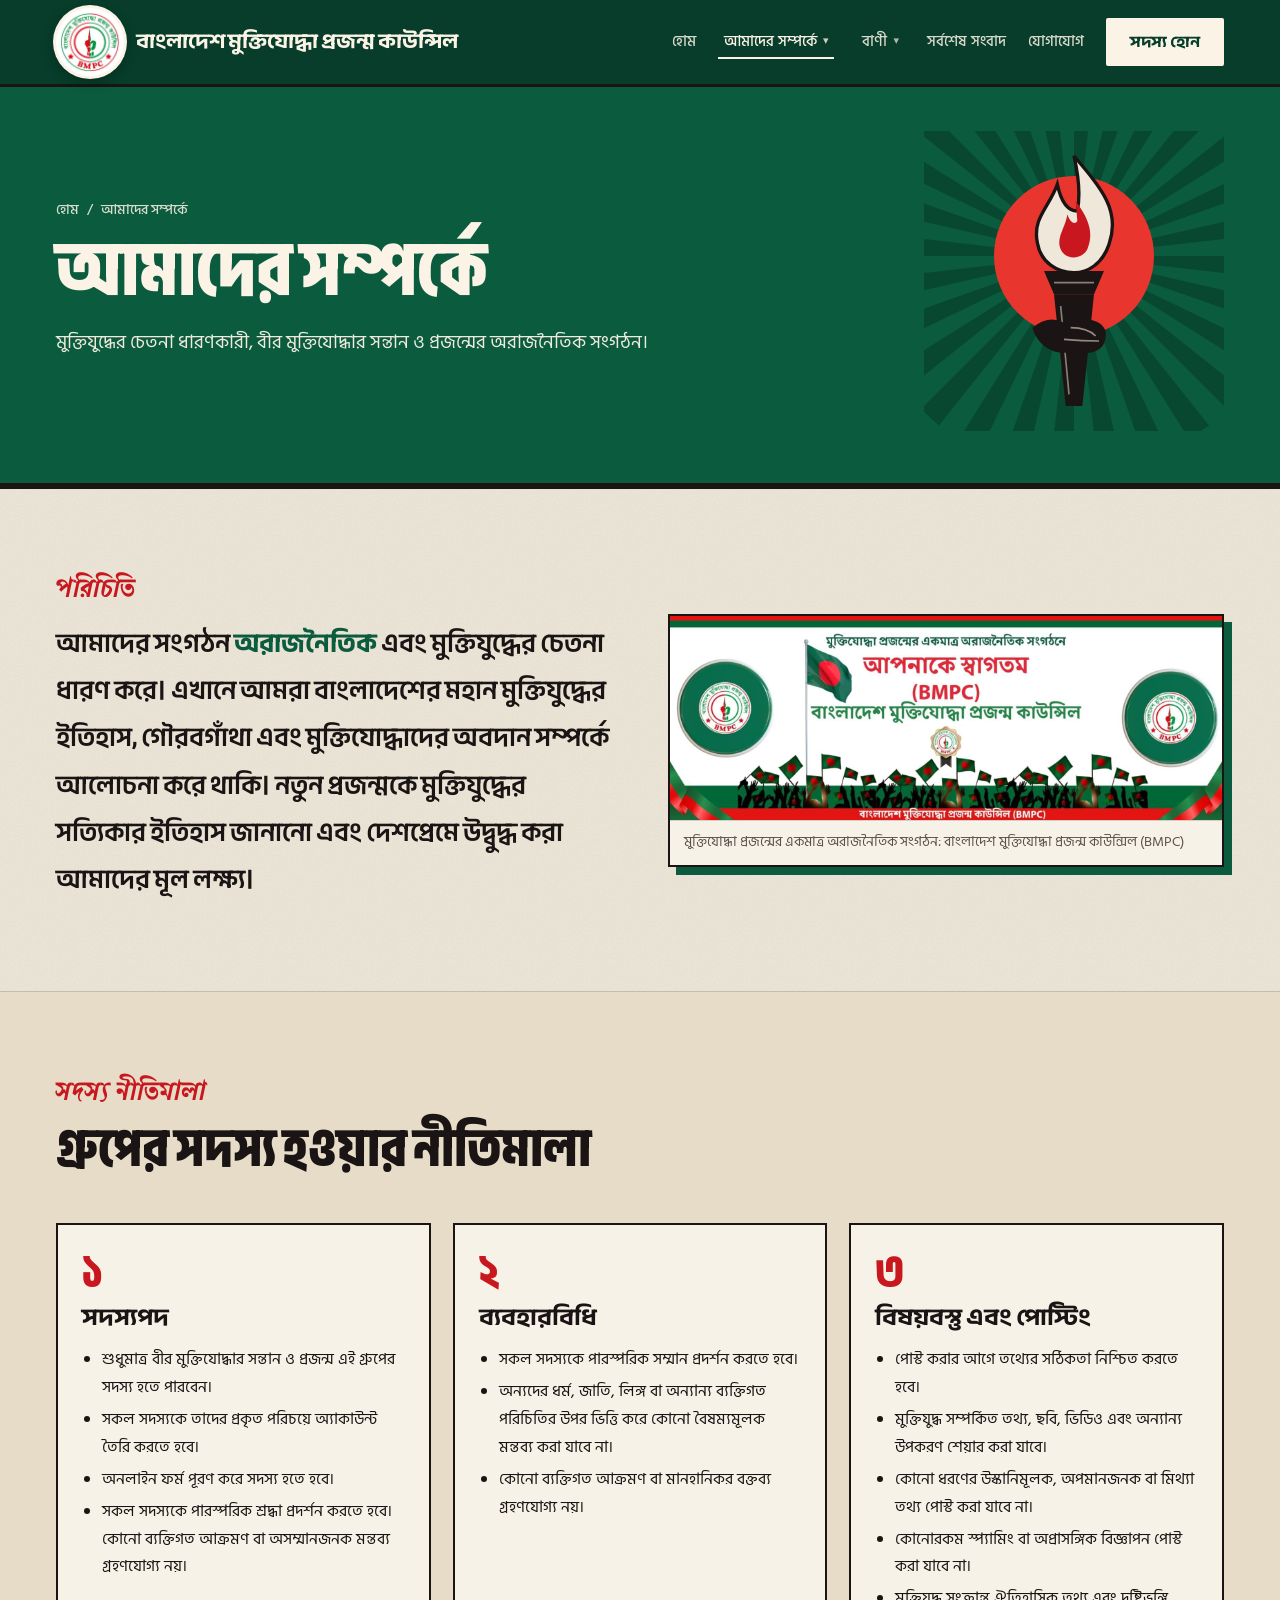
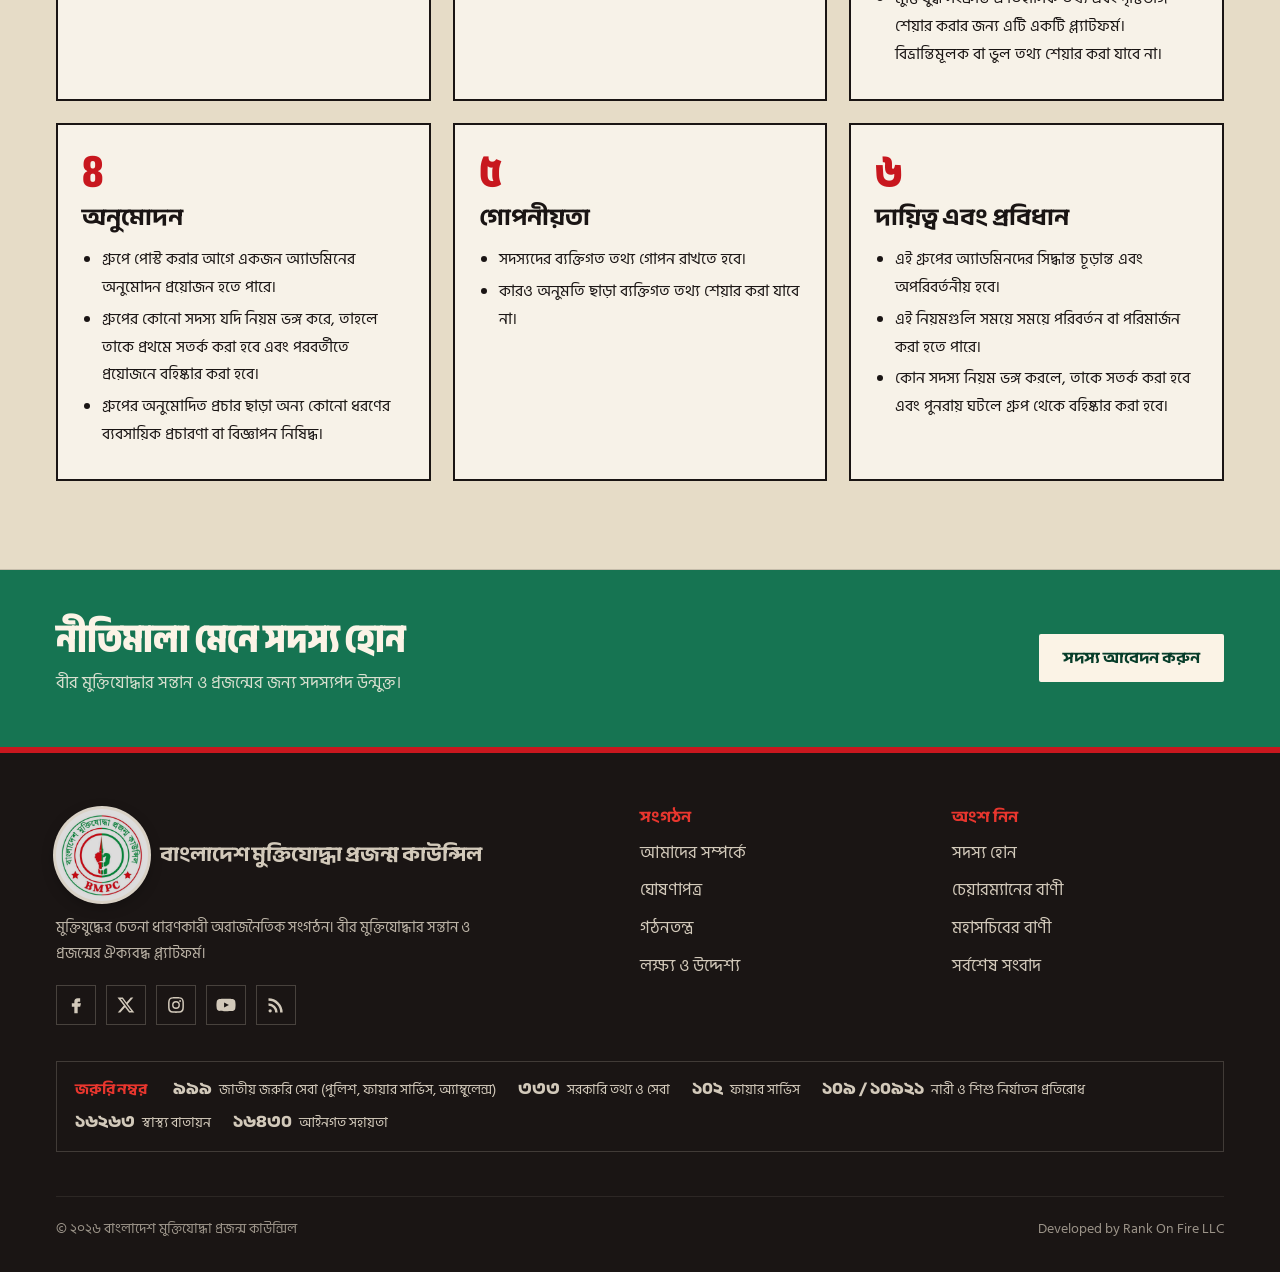
==== commit 3a0fd485: "About page: replace placeholder caption under the welcome banner (v1.1.2) Co-Authored-By: Claude Opu" ====
--- a/design/about.html
+++ b/design/about.html
@@ -55,7 +55,7 @@
 </div></header><main><section class="hero phero with-art"><div class="wrap"><div style="display:grid;gap:14px"><nav class="crumbs" aria-label="অবস্থান"><a href="index.html">হোম</a><span aria-hidden="true">/</span><span>আমাদের সম্পর্কে</span></nav><h1>আমাদের সম্পর্কে</h1><p class="lede">মুক্তিযুদ্ধের চেতনা ধারণকারী, বীর মুক্তিযোদ্ধার সন্তান ও প্রজন্মের অরাজনৈতিক সংগঠন।</p></div><div class="art poster"><svg viewBox="0 0 360 360" role="img" aria-label="মুক্তিযুদ্ধের চেতনার মশাল"><g class="" fill="var(--burst)" opacity="0.6"><path d="M180 150 L440.0 150.0 L438.4 179.1Z"/><path d="M180 150 L433.5 207.9 L425.4 235.9Z"/><path d="M180 150 L414.3 262.8 L400.1 288.3Z"/><path d="M180 150 L383.3 312.1 L363.8 333.8Z"/><path d="M180 150 L342.1 353.3 L318.3 370.1Z"/><path d="M180 150 L292.8 384.3 L265.9 395.4Z"/><path d="M180 150 L237.9 403.5 L209.1 408.4Z"/><path d="M180 150 L180.0 410.0 L150.9 408.4Z"/><path d="M180 150 L122.1 403.5 L94.1 395.4Z"/><path d="M180 150 L67.2 384.3 L41.7 370.1Z"/><path d="M180 150 L17.9 353.3 L-3.8 333.8Z"/><path d="M180 150 L-23.3 312.1 L-40.1 288.3Z"/><path d="M180 150 L-54.3 262.8 L-65.4 235.9Z"/><path d="M180 150 L-73.5 207.9 L-78.4 179.1Z"/><path d="M180 150 L-80.0 150.0 L-78.4 120.9Z"/><path d="M180 150 L-73.5 92.1 L-65.4 64.1Z"/><path d="M180 150 L-54.3 37.2 L-40.1 11.7Z"/><path d="M180 150 L-23.3 -12.1 L-3.8 -33.8Z"/><path d="M180 150 L17.9 -53.3 L41.7 -70.1Z"/><path d="M180 150 L67.2 -84.3 L94.1 -95.4Z"/><path d="M180 150 L122.1 -103.5 L150.9 -108.4Z"/><path d="M180 150 L180.0 -110.0 L209.1 -108.4Z"/><path d="M180 150 L237.9 -103.5 L265.9 -95.4Z"/><path d="M180 150 L292.8 -84.3 L318.3 -70.1Z"/><path d="M180 150 L342.1 -53.3 L363.8 -33.8Z"/><path d="M180 150 L383.3 -12.1 L400.1 11.7Z"/><path d="M180 150 L414.3 37.2 L425.4 64.1Z"/><path d="M180 150 L433.5 92.1 L438.4 120.9Z"/></g><circle cx="180" cy="150" r="96" fill="var(--sun)"/><path d="M180 30 C214 70 236 96 222 136 C214 160 196 170 180 170 C160 170 140 158 136 134 C130 104 150 92 160 64 C166 92 176 96 184 96 C188 76 186 56 180 30Z" fill="var(--paper)" stroke="var(--ink)" stroke-width="4"/><path d="M182 84 C198 106 204 122 196 142 C190 154 170 156 164 142 C158 128 170 116 172 100 C176 112 182 112 184 108Z" fill="var(--red)"/><path d="M144 168 L216 168 L204 196 L156 196Z" fill="var(--ink)"/><path d="M156 196 L204 196 L190 330 L170 330Z" fill="var(--ink)"/><g stroke="var(--carve)" stroke-width="2" opacity=".5"><line x1="164" y1="210" x2="174" y2="316"/><line x1="156" y1="182" x2="204" y2="182"/></g><path d="M130 236 Q150 220 168 230 L192 226 Q212 226 218 240 Q220 262 200 266 L164 266 Q138 262 130 236Z" fill="var(--ink)"/><g stroke="var(--carve)" stroke-width="2" fill="none" opacity=".55"><path d="M176 236 Q196 236 206 246"/><path d="M168 250 Q190 252 210 252"/></g></svg></div></div></section>
 <section class="intro"><div class="wrap">
  <div><span class="script">পরিচিতি</span><p class="big" style="margin-top:12px">আমাদের সংগঠন <strong>অরাজনৈতিক</strong> এবং মুক্তিযুদ্ধের চেতনা ধারণ করে। এখানে আমরা বাংলাদেশের মহান মুক্তিযুদ্ধের ইতিহাস, গৌরবগাঁথা এবং মুক্তিযোদ্ধাদের অবদান সম্পর্কে আলোচনা করে থাকি। নতুন প্রজন্মকে মুক্তিযুদ্ধের সত্যিকার ইতিহাস জানানো এবং দেশপ্রেমে উদ্বুদ্ধ করা আমাদের মূল লক্ষ্য।</p></div>
- <figure><img src="img/welcome-banner.jpg" alt="বাংলাদেশ মুক্তিযোদ্ধা প্রজন্ম কাউন্সিল (BMPC): মুক্তিযোদ্ধা প্রজন্মের একমাত্র অরাজনৈতিক সংগঠনে আপনাকে স্বাগতম" width="960" height="354" loading="lazy"><figcaption>স্বাগত ব্যানার (লাইভ সাইট থেকে, মূল ফাইল দিয়ে প্রতিস্থাপন করুন)</figcaption></figure>
+ <figure><img src="img/welcome-banner.jpg" alt="বাংলাদেশ মুক্তিযোদ্ধা প্রজন্ম কাউন্সিল (BMPC): মুক্তিযোদ্ধা প্রজন্মের একমাত্র অরাজনৈতিক সংগঠনে আপনাকে স্বাগতম" width="960" height="354" loading="lazy"><figcaption>মুক্তিযোদ্ধা প্রজন্মের একমাত্র অরাজনৈতিক সংগঠন: বাংলাদেশ মুক্তিযোদ্ধা প্রজন্ম কাউন্সিল (BMPC)</figcaption></figure>
 </div></section>
 <section class="rules" id="policy"><div class="wrap">
  <div class="sec-head"><span class="script">সদস্য নীতিমালা</span><h2>গ্রুপের সদস্য হওয়ার নীতিমালা</h2></div>
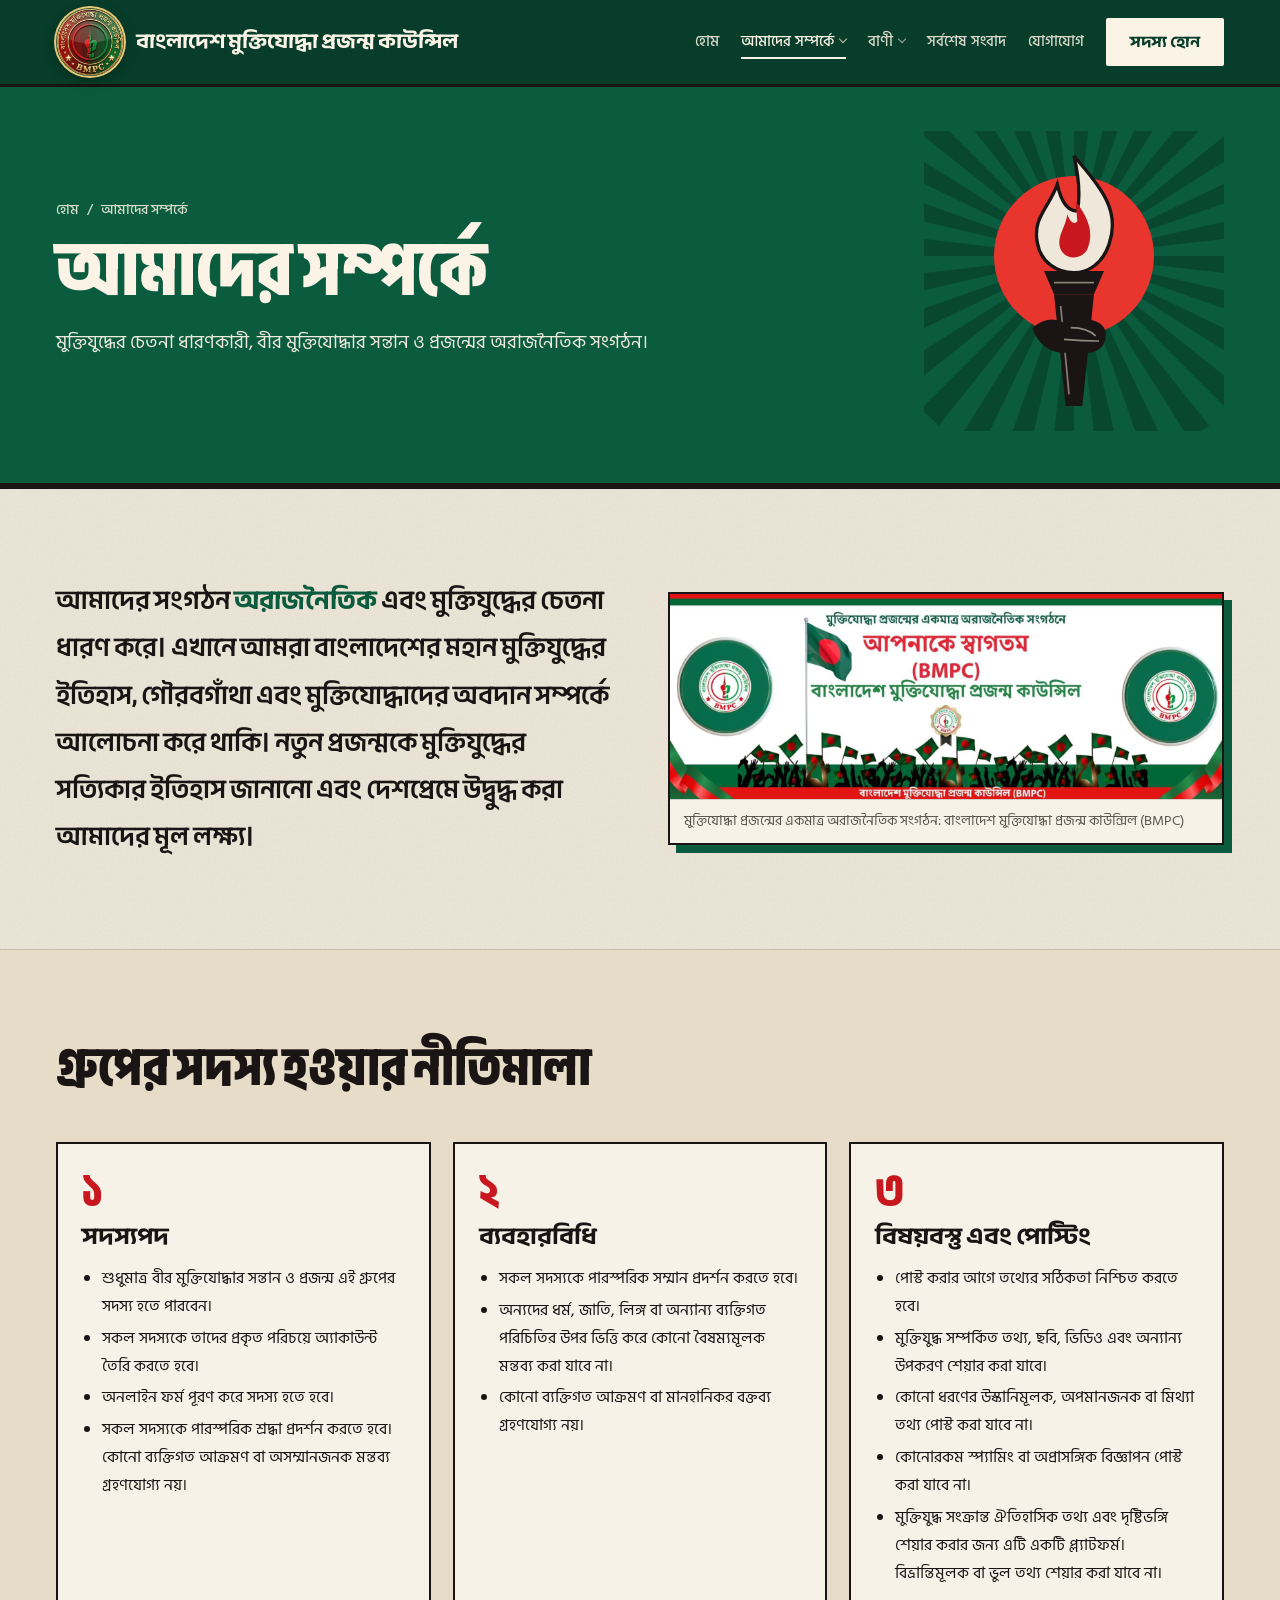
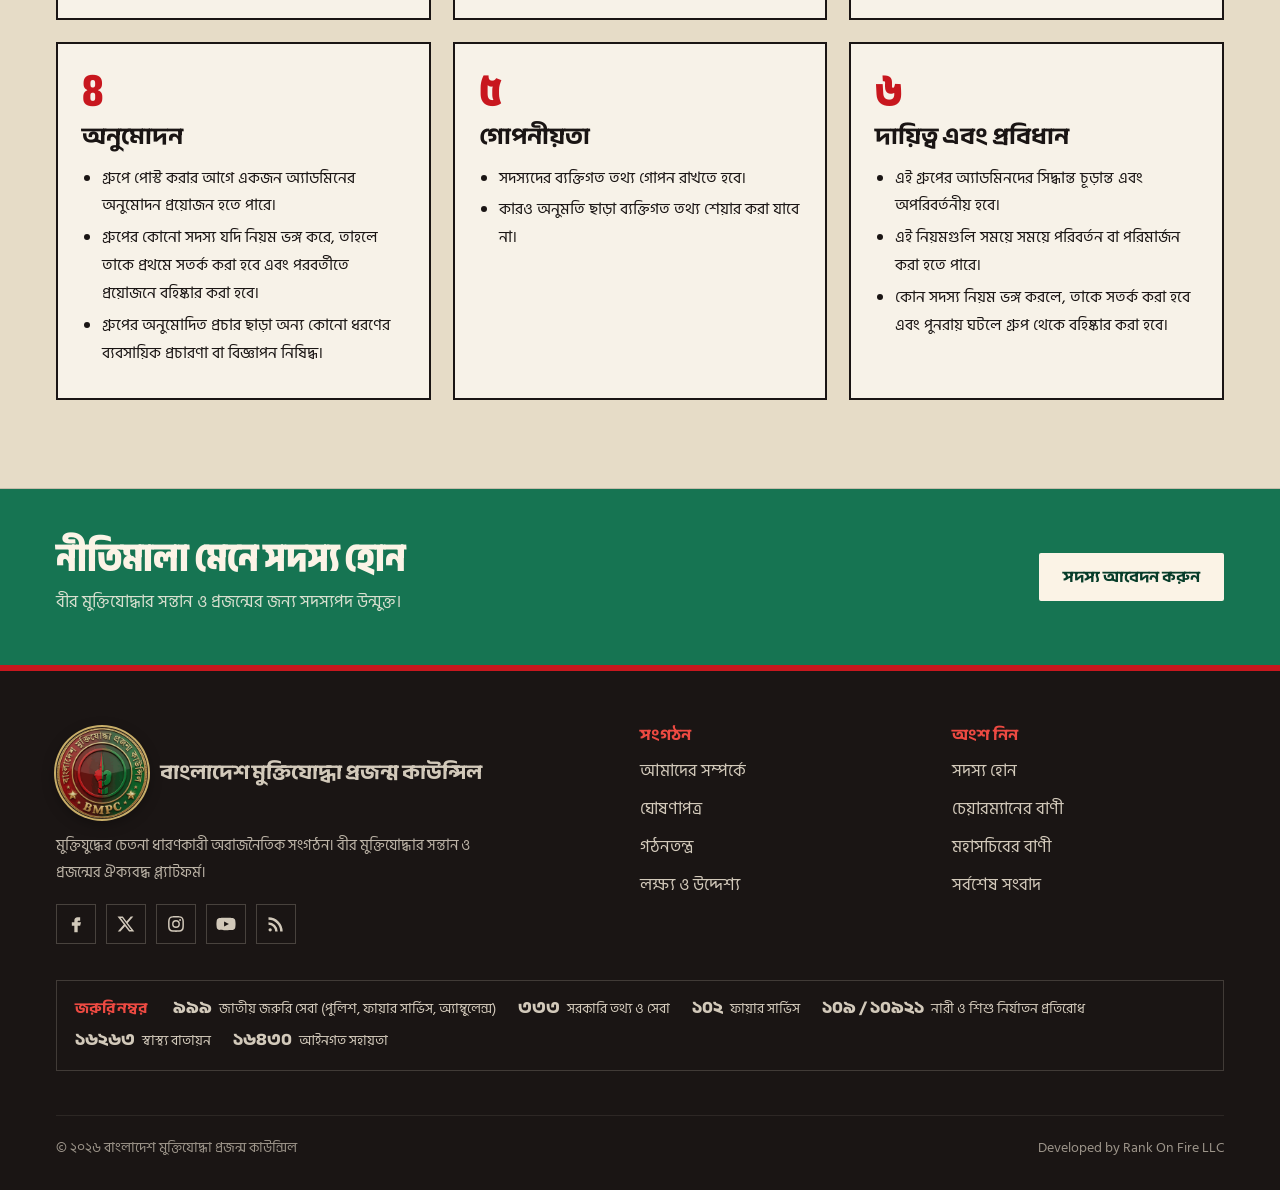
==== commit 506e34fe: "Join form to the council's 5-section spec, form styled like the design, speed and accessibility fixe" ====
--- a/design/about.html
+++ b/design/about.html
@@ -49,20 +49,20 @@
 </style>
 </head><body><header class="top"><div class="wrap">
 <a class="brand" href="index.html" aria-label="বাংলাদেশ মুক্তিযোদ্ধা প্রজন্ম কাউন্সিল, হোম"><img class="logo" src="img/logo.png" width="68" height="68" alt=""><span><b>বাংলাদেশ মুক্তিযোদ্ধা প্রজন্ম কাউন্সিল</b></span></a>
-<nav class="nav" aria-label="প্রধান মেনু"><a href="index.html">হোম</a><div class="dd"><button type="button" class="dd-btn" aria-current="page" aria-haspopup="true">আমাদের সম্পর্কে<span aria-hidden="true">▾</span></button><div class="dd-menu"><a href="about.html">পরিচিতি ও নীতিমালা</a><a href="manifesto.html">ঘোষণাপত্র</a><a href="constitution.html">গঠনতন্ত্র</a><a href="objectives.html">লক্ষ্য ও উদ্দেশ্য</a></div></div><div class="dd"><button type="button" class="dd-btn" aria-haspopup="true">বাণী<span aria-hidden="true">▾</span></button><div class="dd-menu"><a href="chairman.html">চেয়ারম্যানের বাণী</a><a href="secretary.html">মহাসচিবের বাণী</a></div></div><a href="news.html">সর্বশেষ সংবাদ</a><a href="#footer">যোগাযোগ</a></nav>
+<nav class="nav" aria-label="প্রধান মেনু"><a href="index.html">হোম</a><div class="dd"><button type="button" class="dd-btn" aria-current="page" aria-haspopup="true">আমাদের সম্পর্কে<span class="chev" aria-hidden="true"></span></button><div class="dd-menu"><a href="about.html">পরিচিতি ও নীতিমালা</a><a href="manifesto.html">ঘোষণাপত্র</a><a href="constitution.html">গঠনতন্ত্র</a><a href="objectives.html">লক্ষ্য ও উদ্দেশ্য</a></div></div><div class="dd"><button type="button" class="dd-btn" aria-haspopup="true">বাণী<span class="chev" aria-hidden="true"></span></button><div class="dd-menu"><a href="chairman.html">চেয়ারম্যানের বাণী</a><a href="secretary.html">মহাসচিবের বাণী</a></div></div><a href="news.html">সর্বশেষ সংবাদ</a><a href="#footer">যোগাযোগ</a></nav>
 <a class="btn btn-paper" href="join.html">সদস্য হোন</a>
 <details class="menu"><summary>মেনু</summary><nav class="drop" aria-label="মোবাইল মেনু"><a href="index.html">হোম</a><span class="drop-h">আমাদের সম্পর্কে</span><a class="sub" href="about.html">পরিচিতি ও নীতিমালা</a><a class="sub" href="manifesto.html">ঘোষণাপত্র</a><a class="sub" href="constitution.html">গঠনতন্ত্র</a><a class="sub" href="objectives.html">লক্ষ্য ও উদ্দেশ্য</a><span class="drop-h">বাণী</span><a class="sub" href="chairman.html">চেয়ারম্যানের বাণী</a><a class="sub" href="secretary.html">মহাসচিবের বাণী</a><a href="news.html">সর্বশেষ সংবাদ</a><a href="#footer">যোগাযোগ</a><a href="join.html">সদস্য হোন</a></nav></details>
 </div></header><main><section class="hero phero with-art"><div class="wrap"><div style="display:grid;gap:14px"><nav class="crumbs" aria-label="অবস্থান"><a href="index.html">হোম</a><span aria-hidden="true">/</span><span>আমাদের সম্পর্কে</span></nav><h1>আমাদের সম্পর্কে</h1><p class="lede">মুক্তিযুদ্ধের চেতনা ধারণকারী, বীর মুক্তিযোদ্ধার সন্তান ও প্রজন্মের অরাজনৈতিক সংগঠন।</p></div><div class="art poster"><svg viewBox="0 0 360 360" role="img" aria-label="মুক্তিযুদ্ধের চেতনার মশাল"><g class="" fill="var(--burst)" opacity="0.6"><path d="M180 150 L440.0 150.0 L438.4 179.1Z"/><path d="M180 150 L433.5 207.9 L425.4 235.9Z"/><path d="M180 150 L414.3 262.8 L400.1 288.3Z"/><path d="M180 150 L383.3 312.1 L363.8 333.8Z"/><path d="M180 150 L342.1 353.3 L318.3 370.1Z"/><path d="M180 150 L292.8 384.3 L265.9 395.4Z"/><path d="M180 150 L237.9 403.5 L209.1 408.4Z"/><path d="M180 150 L180.0 410.0 L150.9 408.4Z"/><path d="M180 150 L122.1 403.5 L94.1 395.4Z"/><path d="M180 150 L67.2 384.3 L41.7 370.1Z"/><path d="M180 150 L17.9 353.3 L-3.8 333.8Z"/><path d="M180 150 L-23.3 312.1 L-40.1 288.3Z"/><path d="M180 150 L-54.3 262.8 L-65.4 235.9Z"/><path d="M180 150 L-73.5 207.9 L-78.4 179.1Z"/><path d="M180 150 L-80.0 150.0 L-78.4 120.9Z"/><path d="M180 150 L-73.5 92.1 L-65.4 64.1Z"/><path d="M180 150 L-54.3 37.2 L-40.1 11.7Z"/><path d="M180 150 L-23.3 -12.1 L-3.8 -33.8Z"/><path d="M180 150 L17.9 -53.3 L41.7 -70.1Z"/><path d="M180 150 L67.2 -84.3 L94.1 -95.4Z"/><path d="M180 150 L122.1 -103.5 L150.9 -108.4Z"/><path d="M180 150 L180.0 -110.0 L209.1 -108.4Z"/><path d="M180 150 L237.9 -103.5 L265.9 -95.4Z"/><path d="M180 150 L292.8 -84.3 L318.3 -70.1Z"/><path d="M180 150 L342.1 -53.3 L363.8 -33.8Z"/><path d="M180 150 L383.3 -12.1 L400.1 11.7Z"/><path d="M180 150 L414.3 37.2 L425.4 64.1Z"/><path d="M180 150 L433.5 92.1 L438.4 120.9Z"/></g><circle cx="180" cy="150" r="96" fill="var(--sun)"/><path d="M180 30 C214 70 236 96 222 136 C214 160 196 170 180 170 C160 170 140 158 136 134 C130 104 150 92 160 64 C166 92 176 96 184 96 C188 76 186 56 180 30Z" fill="var(--paper)" stroke="var(--ink)" stroke-width="4"/><path d="M182 84 C198 106 204 122 196 142 C190 154 170 156 164 142 C158 128 170 116 172 100 C176 112 182 112 184 108Z" fill="var(--red)"/><path d="M144 168 L216 168 L204 196 L156 196Z" fill="var(--ink)"/><path d="M156 196 L204 196 L190 330 L170 330Z" fill="var(--ink)"/><g stroke="var(--carve)" stroke-width="2" opacity=".5"><line x1="164" y1="210" x2="174" y2="316"/><line x1="156" y1="182" x2="204" y2="182"/></g><path d="M130 236 Q150 220 168 230 L192 226 Q212 226 218 240 Q220 262 200 266 L164 266 Q138 262 130 236Z" fill="var(--ink)"/><g stroke="var(--carve)" stroke-width="2" fill="none" opacity=".55"><path d="M176 236 Q196 236 206 246"/><path d="M168 250 Q190 252 210 252"/></g></svg></div></div></section>
 <section class="intro"><div class="wrap">
- <div><span class="script">পরিচিতি</span><p class="big" style="margin-top:12px">আমাদের সংগঠন <strong>অরাজনৈতিক</strong> এবং মুক্তিযুদ্ধের চেতনা ধারণ করে। এখানে আমরা বাংলাদেশের মহান মুক্তিযুদ্ধের ইতিহাস, গৌরবগাঁথা এবং মুক্তিযোদ্ধাদের অবদান সম্পর্কে আলোচনা করে থাকি। নতুন প্রজন্মকে মুক্তিযুদ্ধের সত্যিকার ইতিহাস জানানো এবং দেশপ্রেমে উদ্বুদ্ধ করা আমাদের মূল লক্ষ্য।</p></div>
+ <div><p class="big">আমাদের সংগঠন <strong>অরাজনৈতিক</strong> এবং মুক্তিযুদ্ধের চেতনা ধারণ করে। এখানে আমরা বাংলাদেশের মহান মুক্তিযুদ্ধের ইতিহাস, গৌরবগাঁথা এবং মুক্তিযোদ্ধাদের অবদান সম্পর্কে আলোচনা করে থাকি। নতুন প্রজন্মকে মুক্তিযুদ্ধের সত্যিকার ইতিহাস জানানো এবং দেশপ্রেমে উদ্বুদ্ধ করা আমাদের মূল লক্ষ্য।</p></div>
  <figure><img src="img/welcome-banner.jpg" alt="বাংলাদেশ মুক্তিযোদ্ধা প্রজন্ম কাউন্সিল (BMPC): মুক্তিযোদ্ধা প্রজন্মের একমাত্র অরাজনৈতিক সংগঠনে আপনাকে স্বাগতম" width="960" height="354" loading="lazy"><figcaption>মুক্তিযোদ্ধা প্রজন্মের একমাত্র অরাজনৈতিক সংগঠন: বাংলাদেশ মুক্তিযোদ্ধা প্রজন্ম কাউন্সিল (BMPC)</figcaption></figure>
 </div></section>
 <section class="rules" id="policy"><div class="wrap">
- <div class="sec-head"><span class="script">সদস্য নীতিমালা</span><h2>গ্রুপের সদস্য হওয়ার নীতিমালা</h2></div>
+ <div class="sec-head"><h2>গ্রুপের সদস্য হওয়ার নীতিমালা</h2></div>
  <div class="rule-grid"><article class="rule"><span class="n">১</span><h3>সদস্যপদ</h3><ul><li>শুধুমাত্র বীর মুক্তিযোদ্ধার সন্তান ও প্রজন্ম এই গ্রুপের সদস্য হতে পারবেন।</li><li>সকল সদস্যকে তাদের প্রকৃত পরিচয়ে অ্যাকাউন্ট তৈরি করতে হবে।</li><li>অনলাইন ফর্ম পূরণ করে সদস্য হতে হবে।</li><li>সকল সদস্যকে পারস্পরিক শ্রদ্ধা প্রদর্শন করতে হবে। কোনো ব্যক্তিগত আক্রমণ বা অসম্মানজনক মন্তব্য গ্রহণযোগ্য নয়।</li></ul></article><article class="rule"><span class="n">২</span><h3>ব্যবহারবিধি</h3><ul><li>সকল সদস্যকে পারস্পরিক সম্মান প্রদর্শন করতে হবে।</li><li>অন্যদের ধর্ম, জাতি, লিঙ্গ বা অন্যান্য ব্যক্তিগত পরিচিতির উপর ভিত্তি করে কোনো বৈষম্যমূলক মন্তব্য করা যাবে না।</li><li>কোনো ব্যক্তিগত আক্রমণ বা মানহানিকর বক্তব্য গ্রহণযোগ্য নয়।</li></ul></article><article class="rule"><span class="n">৩</span><h3>বিষয়বস্তু এবং পোস্টিং</h3><ul><li>পোস্ট করার আগে তথ্যের সঠিকতা নিশ্চিত করতে হবে।</li><li>মুক্তিযুদ্ধ সম্পর্কিত তথ্য, ছবি, ভিডিও এবং অন্যান্য উপকরণ শেয়ার করা যাবে।</li><li>কোনো ধরণের উস্কানিমূলক, অপমানজনক বা মিথ্যা তথ্য পোস্ট করা যাবে না।</li><li>কোনোরকম স্প্যামিং বা অপ্রাসঙ্গিক বিজ্ঞাপন পোস্ট করা যাবে না।</li><li>মুক্তিযুদ্ধ সংক্রান্ত ঐতিহাসিক তথ্য এবং দৃষ্টিভঙ্গি শেয়ার করার জন্য এটি একটি প্ল্যাটফর্ম। বিভ্রান্তিমূলক বা ভুল তথ্য শেয়ার করা যাবে না।</li></ul></article><article class="rule"><span class="n">৪</span><h3>অনুমোদন</h3><ul><li>গ্রুপে পোস্ট করার আগে একজন অ্যাডমিনের অনুমোদন প্রয়োজন হতে পারে।</li><li>গ্রুপের কোনো সদস্য যদি নিয়ম ভঙ্গ করে, তাহলে তাকে প্রথমে সতর্ক করা হবে এবং পরবর্তীতে প্রয়োজনে বহিষ্কার করা হবে।</li><li>গ্রুপের অনুমোদিত প্রচার ছাড়া অন্য কোনো ধরণের ব্যবসায়িক প্রচারণা বা বিজ্ঞাপন নিষিদ্ধ।</li></ul></article><article class="rule"><span class="n">৫</span><h3>গোপনীয়তা</h3><ul><li>সদস্যদের ব্যক্তিগত তথ্য গোপন রাখতে হবে।</li><li>কারও অনুমতি ছাড়া ব্যক্তিগত তথ্য শেয়ার করা যাবে না।</li></ul></article><article class="rule"><span class="n">৬</span><h3>দায়িত্ব এবং প্রবিধান</h3><ul><li>এই গ্রুপের অ্যাডমিনদের সিদ্ধান্ত চূড়ান্ত এবং অপরিবর্তনীয় হবে।</li><li>এই নিয়মগুলি সময়ে সময়ে পরিবর্তন বা পরিমার্জন করা হতে পারে।</li><li>কোন সদস্য নিয়ম ভঙ্গ করলে, তাকে সতর্ক করা হবে এবং পুনরায় ঘটলে গ্রুপ থেকে বহিষ্কার করা হবে।</li></ul></article></div>
 </div></section><section class="cta" style="padding-block:0"><div class="wrap"><div><h2>নীতিমালা মেনে সদস্য হোন</h2><p>বীর মুক্তিযোদ্ধার সন্তান ও প্রজন্মের জন্য সদস্যপদ উন্মুক্ত।</p></div><a class="btn btn-paper" href="join.html">সদস্য আবেদন করুন</a></div></section></main><footer id="footer"><div class="wrap"><div class="cols">
 <div><a class="brand" href="index.html"><img class="logo" src="img/logo.png" width="68" height="68" alt=""><span><b>বাংলাদেশ মুক্তিযোদ্ধা প্রজন্ম কাউন্সিল</b></span></a>
 <p class="about-f">মুক্তিযুদ্ধের চেতনা ধারণকারী অরাজনৈতিক সংগঠন। বীর মুক্তিযোদ্ধার সন্তান ও প্রজন্মের ঐক্যবদ্ধ প্ল্যাটফর্ম।</p><div class="social" aria-label="সামাজিক যোগাযোগ"><a href="#" aria-label="Facebook"><svg viewBox="0 0 24 24" width="20" height="20"><path fill="currentColor" d="M14 8h3V4h-3c-2.8 0-4 1.7-4 4.2V10H7v4h3v8h4v-8h3l1-4h-4V8.6c0-.4.3-.6.6-.6z"/></svg></a><a href="#" aria-label="X"><svg viewBox="0 0 24 24" width="20" height="20"><path fill="currentColor" d="M17.7 3h3.1l-6.8 7.8L22 21h-6.3l-4.9-6.4L5.2 21H2.1l7.3-8.3L1.8 3h6.4l4.4 5.9zm-1.1 16.2h1.7L7.5 4.7H5.7z"/></svg></a><a href="#" aria-label="Instagram"><svg viewBox="0 0 24 24" width="20" height="20"><path fill="currentColor" d="M12 7.3A4.7 4.7 0 1 0 12 16.7 4.7 4.7 0 0 0 12 7.3zm0 7.7a3 3 0 1 1 0-6 3 3 0 0 1 0 6zm4.9-8.9a1.1 1.1 0 1 1 0 2.2 1.1 1.1 0 0 1 0-2.2zM12 2.5c-2.6 0-2.9 0-3.9.1C4.6 2.7 2.7 4.6 2.6 8.1c-.1 1-.1 1.3-.1 3.9s0 2.9.1 3.9c.1 3.5 2 5.4 5.5 5.5 1 .1 1.3.1 3.9.1s2.9 0 3.9-.1c3.5-.1 5.4-2 5.5-5.5.1-1 .1-1.3.1-3.9s0-2.9-.1-3.9c-.1-3.5-2-5.4-5.5-5.5-1-.1-1.3-.1-3.9-.1zm0 1.7c2.5 0 2.8 0 3.8.1 2.5.1 3.7 1.3 3.8 3.8.1 1 .1 1.3.1 3.8s0 2.8-.1 3.8c-.1 2.5-1.3 3.7-3.8 3.8-1 .1-1.3.1-3.8.1s-2.8 0-3.8-.1c-2.5-.1-3.7-1.3-3.8-3.8-.1-1-.1-1.3-.1-3.8s0-2.8.1-3.8C4.5 5.6 5.7 4.4 8.2 4.3c1-.1 1.3-.1 3.8-.1z"/></svg></a><a href="https://www.youtube.com/channel/UC3pXvRvIoVYgEGwdkNx3Gfw" aria-label="YouTube" rel="noopener" target="_blank"><svg viewBox="0 0 24 24" width="20" height="20"><path fill="currentColor" d="M23 7.2a3 3 0 0 0-2.1-2.1C19 4.6 12 4.6 12 4.6s-7 0-8.9.5A3 3 0 0 0 1 7.2 31 31 0 0 0 .5 12a31 31 0 0 0 .5 4.8 3 3 0 0 0 2.1 2.1c1.9.5 8.9.5 8.9.5s7 0 8.9-.5a3 3 0 0 0 2.1-2.1 31 31 0 0 0 .5-4.8 31 31 0 0 0-.5-4.8zM9.7 15V9l5.8 3z"/></svg></a><a href="news.html" aria-label="সংবাদ (RSS)"><svg viewBox="0 0 24 24" width="20" height="20"><path fill="currentColor" d="M5 17a2 2 0 1 1 0 4 2 2 0 0 1 0-4zM3 10v3a8 8 0 0 1 8 8h3A11 11 0 0 0 3 10zm0-6v3a14 14 0 0 1 14 14h3A17 17 0 0 0 3 4z"/></svg></a></div></div>
-<div><h4>সংগঠন</h4><ul><li><a href="about.html">আমাদের সম্পর্কে</a></li><li><a href="manifesto.html">ঘোষণাপত্র</a></li><li><a href="constitution.html">গঠনতন্ত্র</a></li><li><a href="objectives.html">লক্ষ্য ও উদ্দেশ্য</a></li></ul></div>
-<div><h4>অংশ নিন</h4><ul><li><a href="join.html">সদস্য হোন</a></li><li><a href="chairman.html">চেয়ারম্যানের বাণী</a></li><li><a href="secretary.html">মহাসচিবের বাণী</a></li><li><a href="news.html">সর্বশেষ সংবাদ</a></li></ul></div>
+<div><h2 class="fh">সংগঠন</h2><ul><li><a href="about.html">আমাদের সম্পর্কে</a></li><li><a href="manifesto.html">ঘোষণাপত্র</a></li><li><a href="constitution.html">গঠনতন্ত্র</a></li><li><a href="objectives.html">লক্ষ্য ও উদ্দেশ্য</a></li></ul></div>
+<div><h2 class="fh">অংশ নিন</h2><ul><li><a href="join.html">সদস্য হোন</a></li><li><a href="chairman.html">চেয়ারম্যানের বাণী</a></li><li><a href="secretary.html">মহাসচিবের বাণী</a></li><li><a href="news.html">সর্বশেষ সংবাদ</a></li></ul></div>
 </div><div class="emergency" aria-label="জরুরি হটলাইন"><b>জরুরি নম্বর</b><span><strong>৯৯৯</strong> জাতীয় জরুরি সেবা (পুলিশ, ফায়ার সার্ভিস, অ্যাম্বুলেন্স)</span><span><strong>৩৩৩</strong> সরকারি তথ্য ও সেবা</span><span><strong>১০২</strong> ফায়ার সার্ভিস</span><span><strong>১০৯ / ১০৯২১</strong> নারী ও শিশু নির্যাতন প্রতিরোধ</span><span><strong>১৬২৬৩</strong> স্বাস্থ্য বাতায়ন</span><span><strong>১৬৪৩০</strong> আইনগত সহায়তা</span></div><div class="legal"><span>© ২০২৬ বাংলাদেশ মুক্তিযোদ্ধা প্রজন্ম কাউন্সিল</span><span>Developed by Rank On Fire LLC</span></div></div></footer></body></html>
--- a/design/site.css
+++ b/design/site.css
@@ -40,17 +40,21 @@
 .top .wrap{display:flex;align-items:center;gap:22px;padding-block:11px}
 .brand{display:flex;align-items:center;gap:12px;text-decoration:none;margin-right:auto;min-width:0}
 .brand svg,.brand .logo{flex:none}
-.brand .logo{width:68px;height:68px;border-radius:50%;background:#fff;padding:3px;box-shadow:0 0 0 3px #FBF3E6,0 4px 14px rgba(0,0,0,.35)}
+.brand .logo{width:68px;height:68px;border-radius:50%;background:transparent;padding:0;box-shadow:0 0 0 2px #E7C978,0 4px 14px rgba(0,0,0,.35)}
 .top .wrap{padding-block:8px}
 footer .brand .logo{width:92px;height:92px}
-@media (max-width:540px){.brand .logo{width:54px;height:54px;padding:2px}}
+@media (max-width:540px){.brand .logo{width:54px;height:54px;padding:0}}
 .brand b{font:700 21px/1.15 var(--f-display);display:block}
 .brand small{font:500 12px/1.2 var(--f-body);opacity:.78}
 .nav{display:flex;gap:22px;font:500 15px/1 var(--f-body)}
 .nav{align-items:center}
 .nav>a,.dd-btn{text-decoration:none;opacity:.86;padding-block:8px;border-bottom:2px solid transparent;font:inherit;color:inherit;background:none;border-top:0;border-left:0;border-right:0;cursor:pointer;display:inline-flex;gap:6px;align-items:center}
 .nav>a:hover,.nav>a[aria-current="page"],.dd-btn:hover,.dd-btn[aria-current="page"],.dd:focus-within .dd-btn{opacity:1;border-bottom-color:var(--on-red)}
-.dd-btn span{font-size:11px;opacity:.8}
+.dd-btn{padding-inline:0}
+/* Drawn chevron (not a text glyph): same stroke in the design and the WordPress menu */
+.chev,.nav .bmpc-menu>li.menu-item-has-children>a::after{content:"";width:6px;height:6px;border-right:1.5px solid currentColor;border-bottom:1.5px solid currentColor;transform:translateY(-2px) rotate(45deg);opacity:.75;transition:transform .2s ease-out}
+.dd:hover .chev,.dd:focus-within .chev,.nav .bmpc-menu>li.menu-item-has-children:hover>a::after,.nav .bmpc-menu>li.menu-item-has-children:focus-within>a::after{transform:translateY(1px) rotate(225deg)}
+@media (prefers-reduced-motion:reduce){.chev,.nav .bmpc-menu>li>a::after{transition:none}}
 .dd{position:relative}
 .dd-menu{position:absolute;top:100%;left:-14px;min-width:220px;background:var(--green-deep);border:2px solid #1A1514;box-shadow:6px 6px 0 #1A1514;padding:8px 0;display:none;z-index:30}
 .dd:hover .dd-menu,.dd:focus-within .dd-menu{display:grid}
@@ -98,7 +102,7 @@
 /* footer */
 footer{background:#1A1514;color:#F3E9D8;padding-block:56px 30px;border-top:6px solid var(--red)}
 footer .cols{display:grid;grid-template-columns:minmax(0,2fr) repeat(2,minmax(0,1fr));gap:40px}
-footer h4{font:700 16px/1 var(--f-display);margin:0 0 14px;color:var(--sun)}
+footer h2.fh{font:700 16px/1 var(--f-display);margin:0 0 14px;color:#ED4A42}
 footer ul{list-style:none;margin:0;padding:0;display:grid;gap:8px}
 footer a{text-decoration:none;opacity:.85}footer a:hover{opacity:1;text-decoration:underline}
 footer .about-f{font-size:15px;opacity:.75;max-width:30em;margin-top:14px}
@@ -106,7 +110,7 @@
 footer .social a{width:40px;height:40px;display:grid;place-items:center;border:1px solid rgba(243,233,216,.25);opacity:.85}
 footer .social a:hover{background:#0B5B3E;opacity:1;text-decoration:none}
 footer .emergency{margin-top:36px;padding:16px 18px;border:1px solid rgba(243,233,216,.18);display:flex;flex-wrap:wrap;gap:8px 22px;align-items:baseline;font-size:14px}
-footer .emergency b{font:700 15px/1 var(--f-display);color:var(--sun);margin-right:4px}
+footer .emergency b{font:700 15px/1 var(--f-display);color:#ED4A42;margin-right:4px}
 footer .emergency span{opacity:.85}
 footer .emergency strong{font:800 17px/1 var(--f-display);color:#F3E9D8;margin-right:4px}
 footer .legal{margin-top:44px;padding-top:20px;border-top:1px solid rgba(243,233,216,.14);font-size:14px;opacity:.6;display:flex;flex-wrap:wrap;gap:8px 24px;justify-content:space-between}
@@ -122,7 +126,7 @@
 @media (min-width:1600px){.wrap{max-width:1360px}body{font-size:18px}}
 @media (min-width:2200px){.wrap{max-width:1560px}body{font-size:19px}}
 /* tap targets on touch screens */
-@media (pointer:coarse){.footer a,footer li a{display:inline-block;padding-block:6px}.crumbs a{padding-block:6px}}
+@media (pointer:coarse){.footer a,footer li a{display:inline-block;padding-block:6px}.crumbs a{display:inline-block;padding:6px 2px;margin-inline:-2px;min-width:24px;text-align:center}}
 
 /* ---------- scroll motion (see motion.js) ---------- */
 .scroll-bar{position:fixed;left:0;right:0;top:env(safe-area-inset-top,0px);height:4px;background:linear-gradient(90deg,#E8362E,#FFD35C);transform:scaleX(0);transform-origin:0 50%;z-index:40;pointer-events:none}
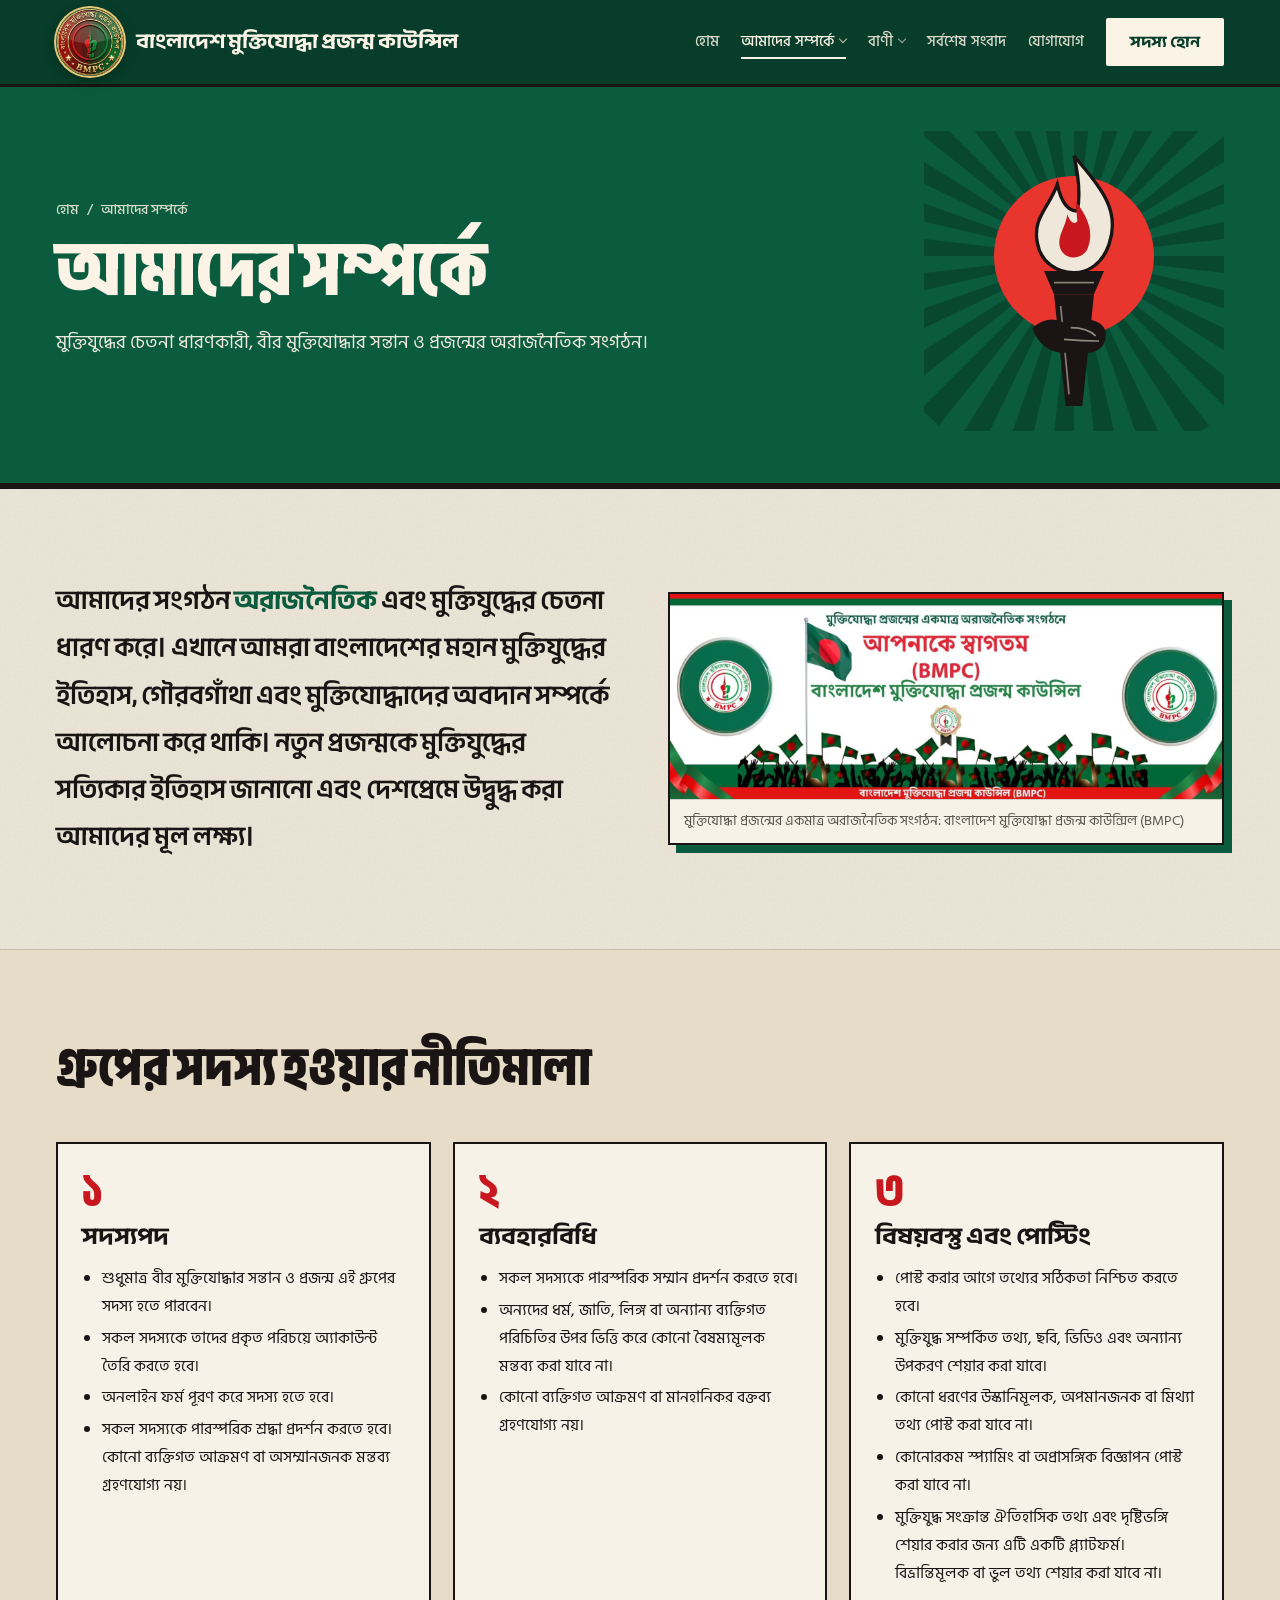
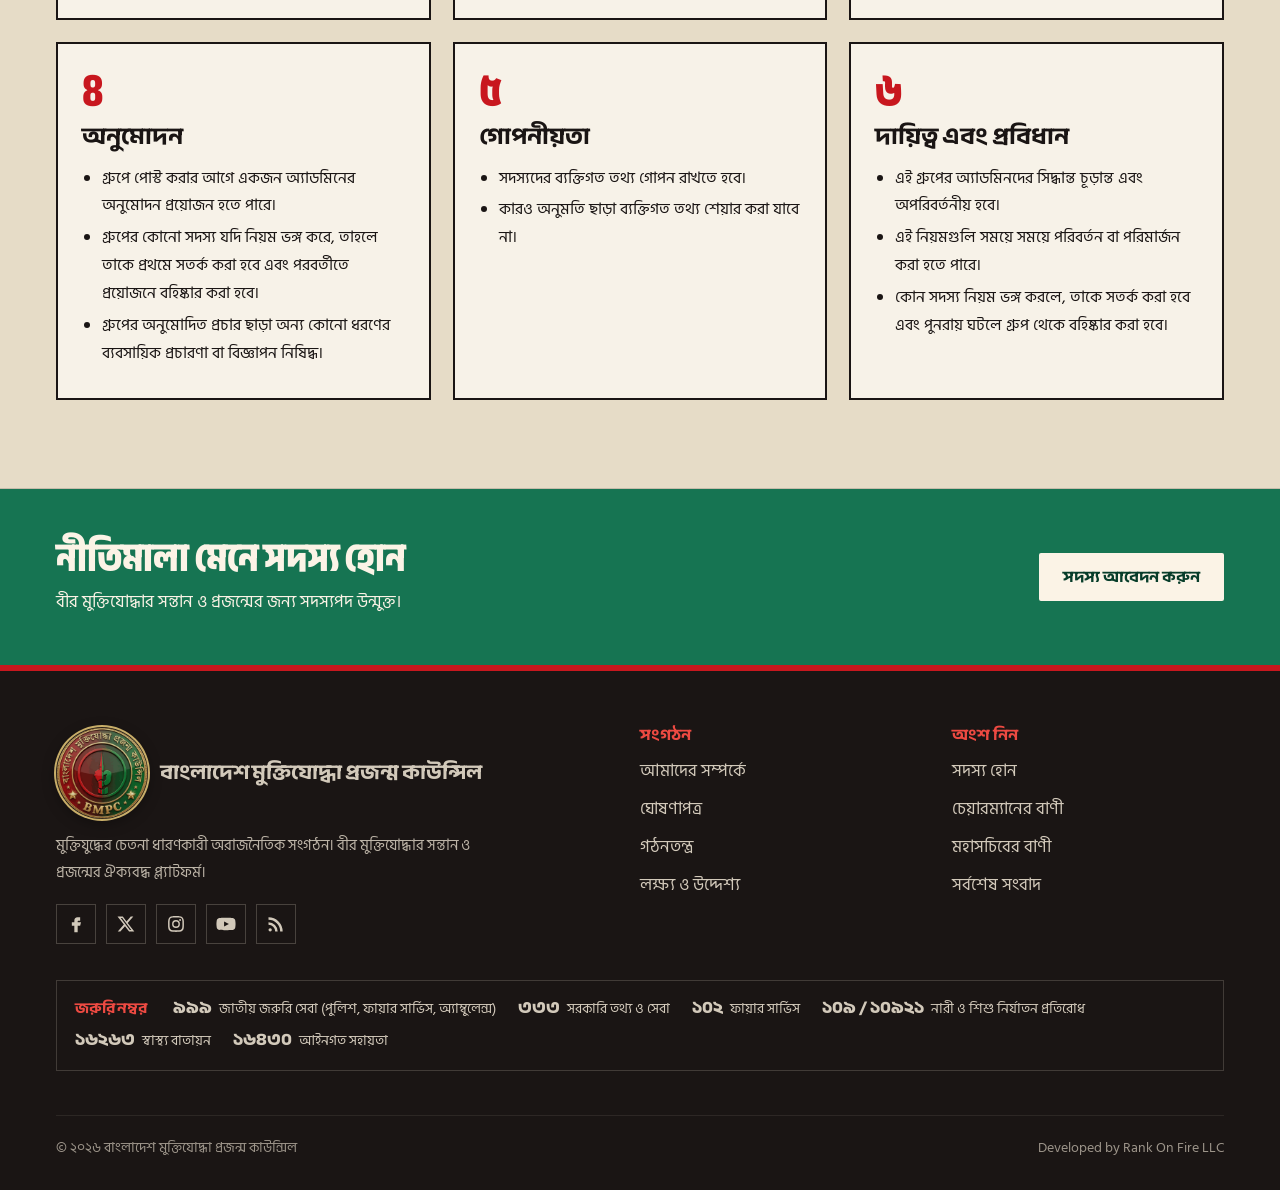
==== commit e4b63b9a: "Accessibility follow-ups from axe re-run (v1.1.6) - CTA paragraph at full opacity: cream on green 5." ====
--- a/design/about.html
+++ b/design/about.html
@@ -25,7 +25,7 @@
 .cta{background:#167452;color:#FBF3E6}
 .cta .wrap{display:flex;flex-wrap:wrap;gap:24px;align-items:center;justify-content:space-between;padding-block:48px}
 .cta h2{font-size:clamp(28px,3.4vw,40px);font-weight:800;font-stretch:80%}
-.cta p{opacity:.85;margin-top:6px}
+.cta p{margin-top:6px}
 .meta{display:flex;flex-wrap:wrap;gap:8px 14px;align-items:center;font:500 14.5px/1.3 var(--f-body);color:var(--ink-soft)}
 .chip-cat{font:700 13px/1 var(--f-body);background:var(--red);color:#fff;padding:7px 10px}
 .note-draft{display:inline-flex;gap:10px;align-items:center;font:600 14px/1.4 var(--f-body);background:var(--paper-2);border:1px dashed var(--ink-soft);padding:10px 14px;color:var(--ink-soft)}
